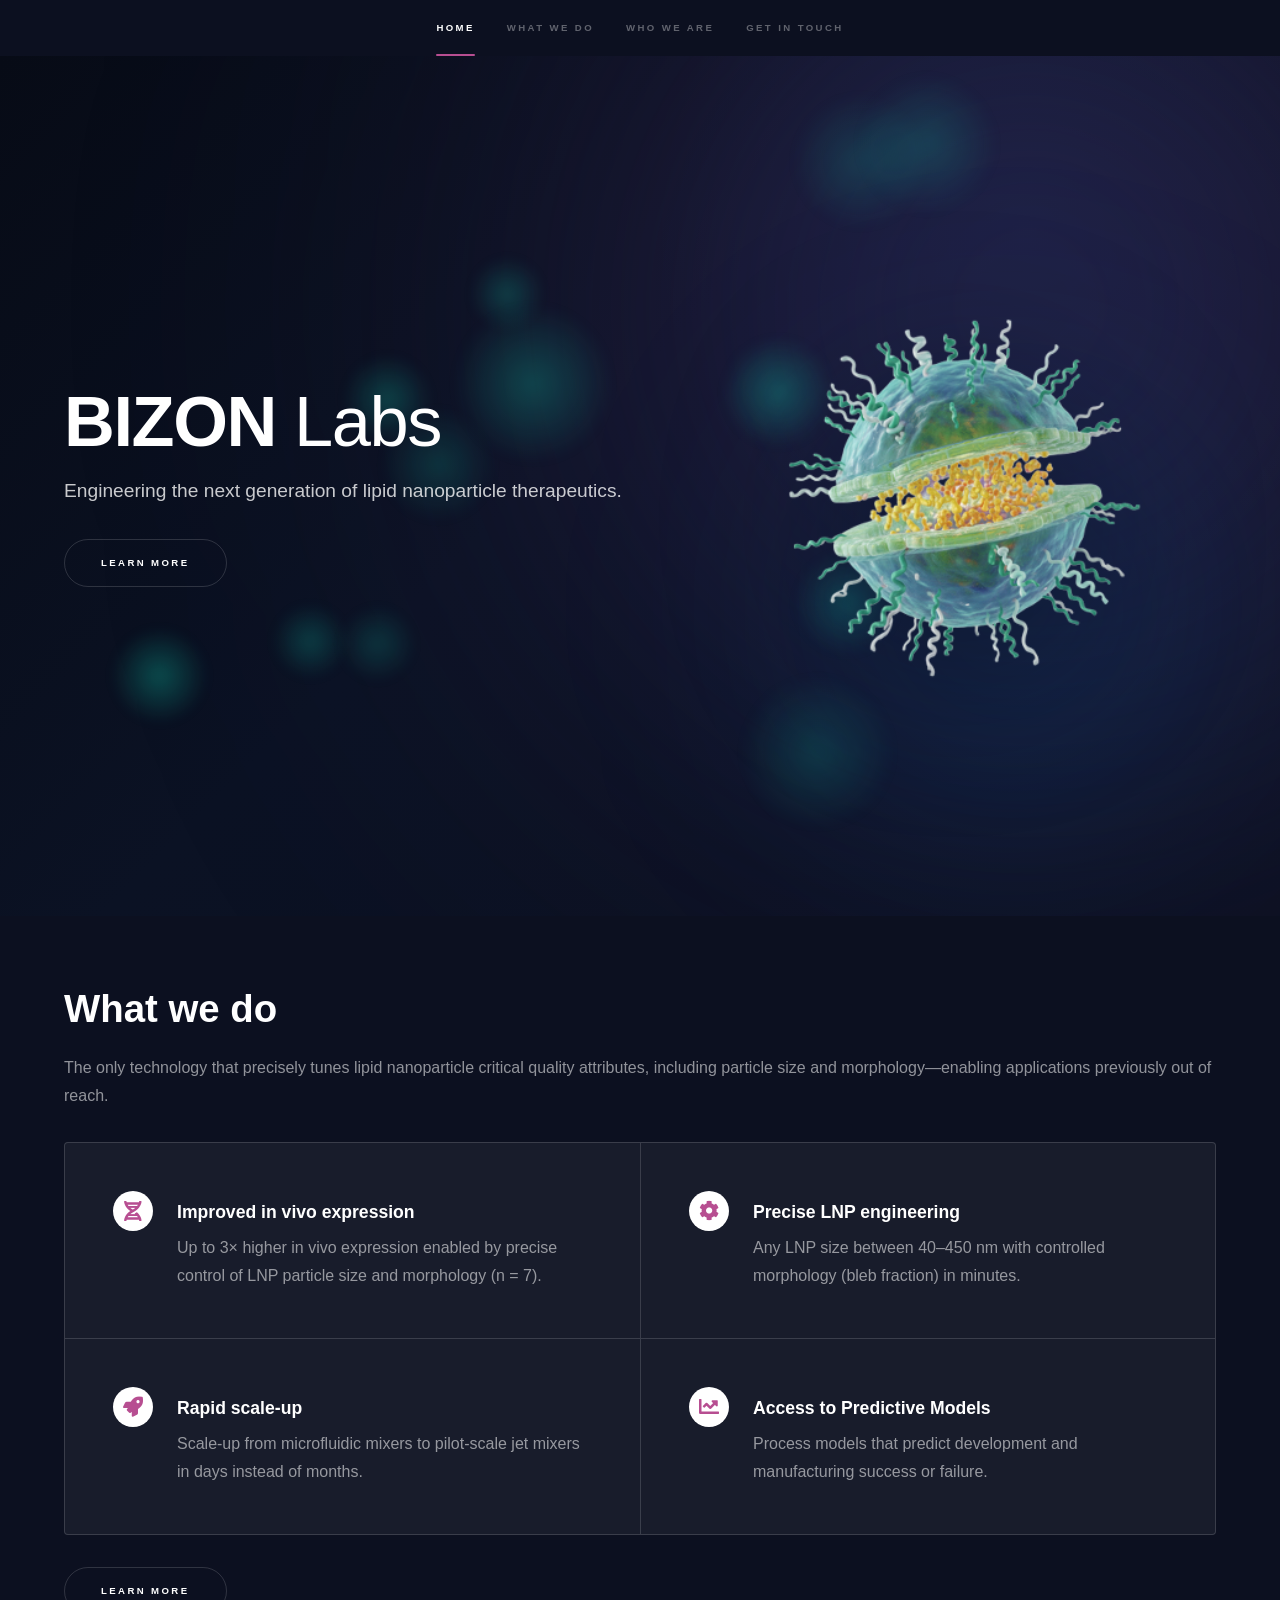
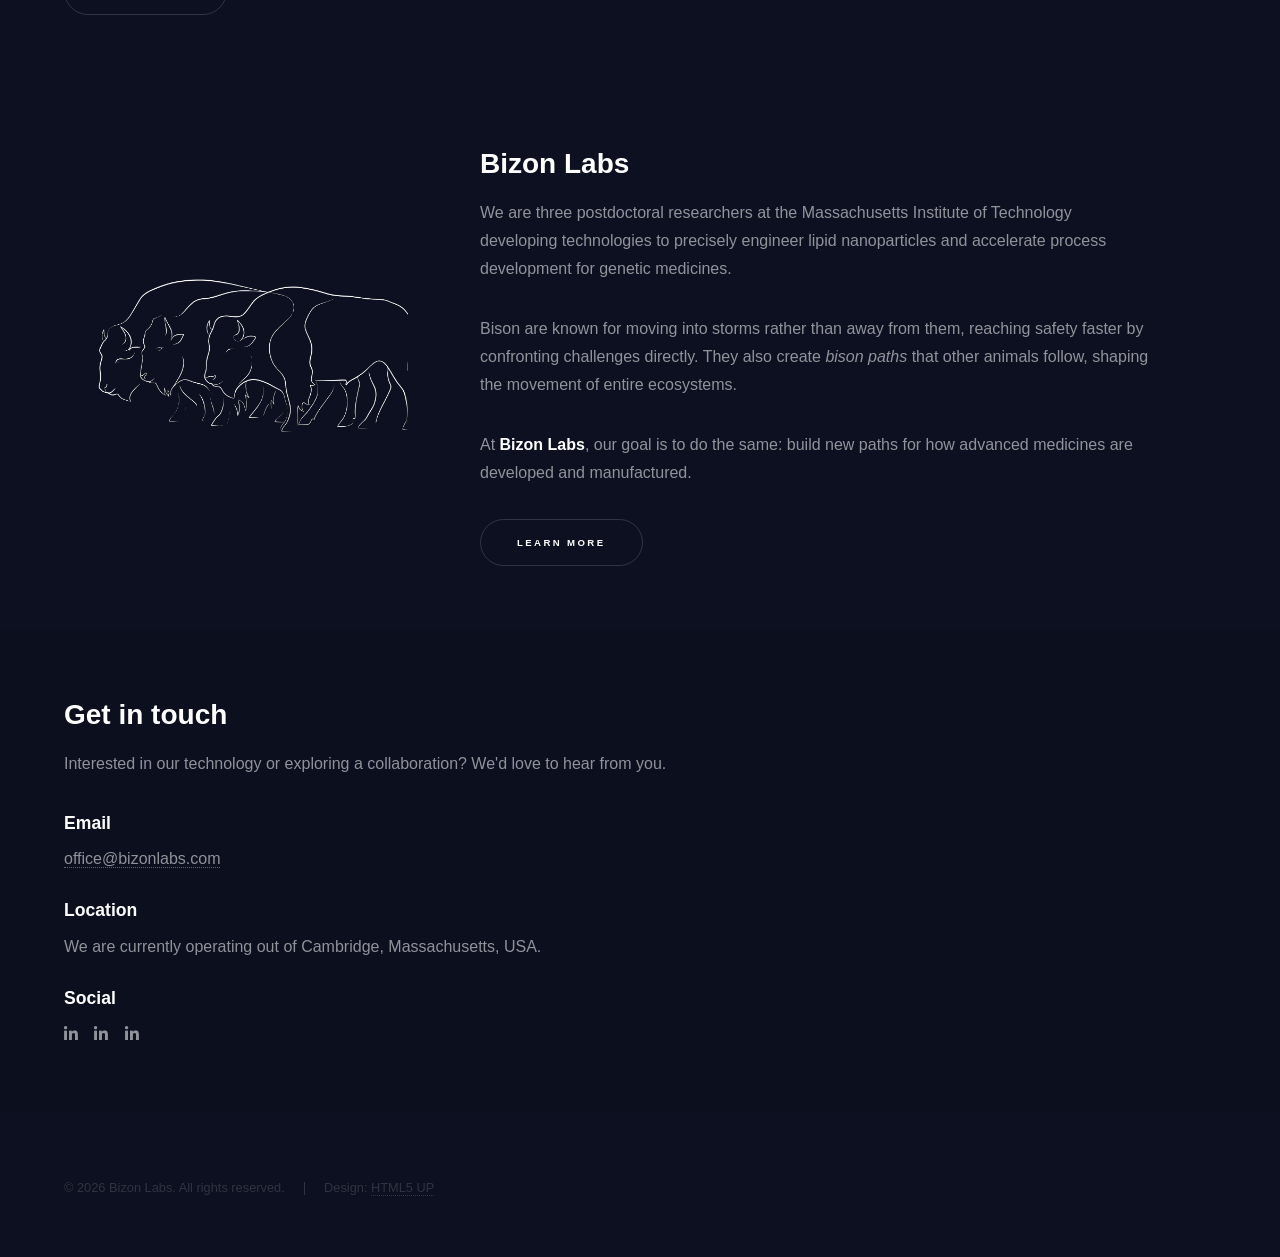
==== index.html @ 1bd5784c "added LNPs to the background" ====
<!DOCTYPE HTML>
<!--
	Hyperspace by HTML5 UP
	html5up.net | @ajlkn
	Free for personal and commercial use under the CCA 3.0 license (html5up.net/license)
-->
<html>
	<head>
		<title>Bizon Labs</title>
		<meta charset="utf-8" />
		<meta name="viewport" content="width=device-width, initial-scale=1, user-scalable=no" />
		<link rel="stylesheet" href="assets/css/main.css" />
		<noscript><link rel="stylesheet" href="assets/css/noscript.css" /></noscript>
	</head>
	<body class="is-preload">

		
		<!-- Sidebar -->
			<section id="sidebar">
				<div class="inner">
					<nav>
						<ul>
							<li><a href="#intro">Home</a></li>
							<li><a href="#one">What we do</a></li>
							<li><a href="#two">Who we are</a></li>
							<li><a href="#three">Get in touch</a></li>
						</ul>
					</nav>
				</div>
			</section>

		<!-- Wrapper -->
			<div id="wrapper">

				<!-- Intro -->
				<!-- Intro -->
				<section id="intro" class="wrapper style1 fullscreen fade-up">
					    <canvas id="particles" style="position:absolute;inset:0;width:100%;height:100%;pointer-events:none;z-index:0;"></canvas>
					
					<div class="inner hero">

						<div class="hero-copy">
							<h1><span class="brand">BIZON</span> Labs</h1>
							<p>Engineering the next generation of lipid nanoparticle therapeutics.</p>
							<ul class="actions">
								<li><a href="#one" class="button scrolly">Learn more</a></li>
							</ul>
						</div>

						<div class="hero-visual">
							<img src="images/LNP.png" alt="Lipid nanoparticle illustration">
						</div>

					</div>
				</section>

					<!-- Two -->
					<section id="one" class="wrapper style3 fade-up">
						<div class="inner">
							<h2>What we do</h2>
							<p>The only technology that precisely tunes lipid nanoparticle critical quality attributes, including particle size and morphology—enabling applications previously out of reach.</p>
							<div class="features">
								<section>
									<span class="icon solid major fa-dna"></span>
									<h3>Improved in vivo expression</h3>
    								<p>Up to 3× higher in vivo expression enabled by precise control of LNP particle size and morphology (n = 7).</p>
								</section>
								<section>
									<span class="icon solid major fa-cog"></span>
									<h3>Precise LNP engineering</h3>
  									<p>Any LNP size between 40–450 nm with controlled morphology (bleb fraction) in minutes.</p>
								</section>
								<section>
									<span class="icon solid major fa-rocket"></span>
									<h3>Rapid scale-up</h3>
    								<p>Scale-up from microfluidic mixers to pilot-scale jet mixers in days instead of months.</p>
								</section>
								<section>
									<span class="icon solid major fa-chart-line"></span>
									<h3>Access to Predictive Models</h3>
									<p>Process models that predict development and manufacturing success or failure.</p>								</section>
							</div>
							<ul class="actions">
								<li><a href="generic.html" class="button">Learn more</a></li>
							</ul>
						</div>
					</section>

				<!-- One -->
					<section id="two" class="wrapper style2 spotlights">
						<section>
							<a href="#" class="image"><img src="images/pic_bisons.png" alt="" data-position="center center" /></a>
							<div class="content">
								<div class="inner">
									<h2>Bizon Labs</h2>
									<p>We are three postdoctoral researchers at the Massachusetts Institute of Technology developing technologies to precisely engineer lipid nanoparticles and accelerate process development for genetic medicines.</p>
									
									<p>
Bison are known for moving into storms rather than away from them, reaching safety faster by confronting challenges directly. They also create <em>bison paths</em> that other animals follow, shaping the movement of entire ecosystems.
</p>

<p>
At <strong>Bizon Labs</strong>, our goal is to do the same: build new paths for how advanced medicines are developed and manufactured.
</p>
									<ul class="actions">
										<li><a href="generic.html" class="button">Learn more</a></li>
									</ul>
								</div>
							</div>
						</section>
						<!-- <section>
							<a href="#" class="image"><img src="images/pic03.jpg" alt="" data-position="25% 25%" /></a>
							<div class="content">
								<div class="inner">
									<h2>Ultricies aliquam</h2>
									<p>Phasellus convallis elit id ullamcorper pulvinar. Duis aliquam turpis mauris, eu ultricies erat malesuada quis. Aliquam dapibus.</p>
									<ul class="actions">
										<li><a href="generic.html" class="button">Learn more</a></li>
									</ul>
								</div>
							</div>
						</section>
					</section> -->

				

				<!-- Three -->
					<section id="three" class="wrapper style1 fade-up">
						<div class="inner">
    <h2>Get in touch</h2>
    <p>
        Interested in our technology or exploring a collaboration?
        We'd love to hear from you.
    </p>

    <ul class="contact">
        <li>
            <h3>Email</h3>
            <a href="mailto:office@bizonlabs.com">office@bizonlabs.com</a>
        </li>

        <li>
            <h3>Location</h3>
            <span>We are currently operating out of Cambridge, Massachusetts, USA. </span>
        </li>

        <li>
            <h3>Social</h3>
            <ul class="icons">
               <li><a href="https://www.linkedin.com/in/sagmeisterpeter/" class="icon brands fa-linkedin-in"><span class="label">LinkedIn</span></a></li>
			   <li><a href="https://www.linkedin.com/in/cedric-devos-843551148/" class="icon brands fa-linkedin-in"><span class="label">LinkedIn</span></a></li>
			   <li><a href="https://www.linkedin.com/in/aniket-udepurkar/" class="icon brands fa-linkedin-in"><span class="label">LinkedIn</span></a></li>

                <!-- <li><a href="https://github.com" class="icon brands fa-github"><span class="label">GitHub</span></a></li> -->
            </ul>
        </li>
    </ul>
</div>
					</section>

			</div>

		<!-- Footer -->
			<footer id="footer" class="wrapper style1-alt">
				<div class="inner">
					<ul class="menu">
						<li>&copy; 2026 Bizon Labs. All rights reserved.</li><li>Design: <a href="http://html5up.net">HTML5 UP</a></li>
					</ul>
				</div>
			</footer>

		<!-- Scripts -->
			<script src="assets/js/jquery.min.js"></script>
			<script src="assets/js/jquery.scrollex.min.js"></script>
			<script src="assets/js/jquery.scrolly.min.js"></script>
			<script src="assets/js/browser.min.js"></script>
			<script src="assets/js/breakpoints.min.js"></script>
			<script src="assets/js/util.js"></script>
			<script src="assets/js/main.js"></script>


			<script>
const canvas = document.getElementById('particles');
const ctx    = canvas.getContext('2d');
let   W, H, lnps = [];

function resize() {
    W = canvas.width  = canvas.parentElement.offsetWidth;
    H = canvas.height = canvas.parentElement.offsetHeight;
}
function initLNPs(n) {
    lnps = [];
    for (let i = 0; i < n; i++) {
        lnps.push({
            x:  Math.random() * (W * 0.8) + (W * 0.1),
			y:  Math.random() * (H * 0.8) + (H * 0.1),
            r:  Math.random() * 60 + 20,
            vx: (Math.random() - .5) * .3,
            vy: (Math.random() - .5) * .18,
            a:  Math.random() * .25 + .1
        });
    }
}

function draw() {
    ctx.clearRect(0, 0, W, H);
    lnps.forEach(l => {
        l.x += l.vx; l.y += l.vy;
        if (l.x < -50)  l.x = W + 50;
        if (l.x > W+50) l.x = -50;
        if (l.y < -50)  l.y = H + 50;
        if (l.y > H+50) l.y = -50;

        ctx.save();
        ctx.filter = 'blur(6px)';
        const grad = ctx.createRadialGradient(l.x, l.y, 0, l.x, l.y, l.r);
        grad.addColorStop(0,   `rgba(14,207,176,${l.a})`);
        grad.addColorStop(0.5, `rgba(14,207,176,${l.a * .5})`);
        grad.addColorStop(1,   `rgba(14,207,176,0)`);
        ctx.beginPath();
        ctx.arc(l.x, l.y, l.r, 0, Math.PI * 2);
        ctx.fillStyle = grad;
        ctx.fill();
        ctx.restore();
    });
    requestAnimationFrame(draw);
}

window.addEventListener('resize', () => { resize(); initLNPs(12); });
window.addEventListener('load', () => {
    resize();
    console.log('Canvas size:', W, H);
    initLNPs(12);
    draw();
});
</script>



	</body>
</html>
---- assets/css/main.css ----
@import url(fontawesome-all.min.css);

/*
	Hyperspace by HTML5 UP
	html5up.net | @ajlkn
	Free for personal and commercial use under the CCA 3.0 license (html5up.net/license)
*/

html, body, div, span, applet, object,
iframe, h1, h2, h3, h4, h5, h6, p, blockquote,
pre, a, abbr, acronym, address, big, cite,
code, del, dfn, em, img, ins, kbd, q, s, samp,
small, strike, strong, sub, sup, tt, var, b,
u, i, center, dl, dt, dd, ol, ul, li, fieldset,
form, label, legend, table, caption, tbody,
tfoot, thead, tr, th, td, article, aside,
canvas, details, embed, figure, figcaption,
footer, header, hgroup, menu, nav, output, ruby,
section, summary, time, mark, audio, video {
	margin: 0;
	padding: 0;
	border: 0;
	font-size: 100%;
	font: inherit;
	vertical-align: baseline;}

article, aside, details, figcaption, figure,
footer, header, hgroup, menu, nav, section {
	display: block;}

body {
	line-height: 1;
}

ol, ul {
	list-style: none;
}

blockquote, q {
	quotes: none;
}

	blockquote:before, blockquote:after, q:before, q:after {
		content: '';
		content: none;
	}

table {
	border-collapse: collapse;
	border-spacing: 0;
}

body {
	-webkit-text-size-adjust: none;
}

mark {
	background-color: transparent;
	color: inherit;
}

input::-moz-focus-inner {
	border: 0;
	padding: 0;
}

input, select, textarea {
	-moz-appearance: none;
	-webkit-appearance: none;
	-ms-appearance: none;
	appearance: none;
}

/* Basic */

	@-ms-viewport {
		width: device-width;
	}

	body {
		-ms-overflow-style: scrollbar;
	}

	@media screen and (max-width: 480px) {

		html, body {
			min-width: 320px;
		}

	}

	html {
		box-sizing: border-box;
	}

	*, *:before, *:after {
		box-sizing: inherit;
	}

	body {
		background: #312450;
	}

		body.is-preload *, body.is-preload *:before, body.is-preload *:after {
			-moz-animation: none !important;
			-webkit-animation: none !important;
			-ms-animation: none !important;
			animation: none !important;
			-moz-transition: none !important;
			-webkit-transition: none !important;
			-ms-transition: none !important;
			transition: none !important;
		}

/* Type */

	body, input, select, textarea {
		color: rgba(255, 255, 255, 0.55);
		font-family: Arial, Helvetica, sans-serif;
		font-size: 16.5pt;
		font-weight: normal;
		line-height: 1.75;
	}

		@media screen and (max-width: 1680px) {

			body, input, select, textarea {
				font-size: 13pt;
			}

		}

		@media screen and (max-width: 1280px) {

			body, input, select, textarea {
				font-size: 12pt;
			}

		}

		@media screen and (max-width: 360px) {

			body, input, select, textarea {
				font-size: 11pt;
			}

		}

	a {
		-moz-transition: color 0.2s ease, border-bottom-color 0.2s ease;
		-webkit-transition: color 0.2s ease, border-bottom-color 0.2s ease;
		-ms-transition: color 0.2s ease, border-bottom-color 0.2s ease;
		transition: color 0.2s ease, border-bottom-color 0.2s ease;
		border-bottom: dotted 1px rgba(255, 255, 255, 0.35);
		color: inherit;
		text-decoration: none;
	}

		a:hover {
			border-bottom-color: transparent;
			color: #ffffff;
		}

	strong, b {
		color: #ffffff;
		font-weight: bold;
	}

	em, i {
		font-style: italic;
	}

	p {
		margin: 0 0 2em 0;
	}

	h1, h2, h3, h4, h5, h6 {
		color: #ffffff;
		font-weight: bold;
		line-height: 1.5;
		margin: 0 0 0.5em 0;
	}

		h1 a, h2 a, h3 a, h4 a, h5 a, h6 a {
			color: inherit;
			text-decoration: none;
		}

	h1 {
		font-size: 2.75em;
	}

		h1.major {
			margin: 0 0 1.3em 0;
			position: relative;
			padding-bottom: 0.35em;
		}

			h1.major:after {
				background-image: -moz-linear-gradient(to right, #0C1020, #0C1020);
				background-image: -webkit-linear-gradient(to right, #0C1020, #0C1020);
				background-image: -ms-linear-gradient(to right, #0C1020, #0C1020);
				background-image: linear-gradient(to right, #0C1020, #0C1020);
				-moz-transition: max-width 0.2s ease;
				-webkit-transition: max-width 0.2s ease;
				-ms-transition: max-width 0.2s ease;
				transition: max-width 0.2s ease;
				border-radius: 0.2em;
				bottom: 0;
				content: '';
				height: 0.05em;
				position: absolute;
				right: 0;
				width: 100%;
			}

	h2 {
		font-size: 1.75em;
	}

	h3 {
		font-size: 1.1em;
	}

	h4 {
		font-size: 1em;
	}

	h5 {
		font-size: 0.8em;
	}

	h6 {
		font-size: 0.6em;
	}

	@media screen and (max-width: 736px) {

		h1 {
			font-size: 2em;
		}

		h2 {
			font-size: 1.25em;
		}

		h3 {
			font-size: 1em;
		}

		h4 {
			font-size: 0.8em;
		}

		h5 {
			font-size: 0.6em;
		}

		h6 {
			font-size: 0.6em;
		}

	}

	sub {
		font-size: 0.8em;
		position: relative;
		top: 0.5em;
	}

	sup {
		font-size: 0.8em;
		position: relative;
		top: -0.5em;
	}

	blockquote {
		border-left: solid 4px rgba(255, 255, 255, 0.15);
		font-style: italic;
		margin: 0 0 2em 0;
		padding: 0.5em 0 0.5em 2em;
	}

	code {
		background: rgba(255, 255, 255, 0.05);
		border-radius: 0.25em;
		border: solid 1px rgba(255, 255, 255, 0.15);
		font-family: "Courier New", monospace;
		font-size: 0.9em;
		margin: 0 0.25em;
		padding: 0.25em 0.65em;
	}

	pre {
		-webkit-overflow-scrolling: touch;
		font-family: "Courier New", monospace;
		font-size: 0.9em;
		margin: 0 0 2em 0;
	}

		pre code {
			display: block;
			line-height: 1.75em;
			padding: 1em 1.5em;
			overflow-x: auto;
		}

	hr {
		border: 0;
		border-bottom: solid 1px rgba(255, 255, 255, 0.15);
		margin: 2em 0;
	}

		hr.major {
			margin: 3em 0;
		}

	.align-left {
		text-align: left;
	}

	.align-center {
		text-align: center;
	}

	.align-right {
		text-align: right;
	}

/* Row */

	.row {
		display: flex;
		flex-wrap: wrap;
		box-sizing: border-box;
		align-items: stretch;
	}

		.row > * {
			box-sizing: border-box;
		}

		.row.gtr-uniform > * > :last-child {
			margin-bottom: 0;
		}

		.row.aln-left {
			justify-content: flex-start;
		}

		.row.aln-center {
			justify-content: center;
		}

		.row.aln-right {
			justify-content: flex-end;
		}

		.row.aln-top {
			align-items: flex-start;
		}

		.row.aln-middle {
			align-items: center;
		}

		.row.aln-bottom {
			align-items: flex-end;
		}

		.row > .imp {
			order: -1;
		}

		.row > .col-1 {
			width: 8.33333%;
		}

		.row > .off-1 {
			margin-left: 8.33333%;
		}

		.row > .col-2 {
			width: 16.66667%;
		}

		.row > .off-2 {
			margin-left: 16.66667%;
		}

		.row > .col-3 {
			width: 25%;
		}

		.row > .off-3 {
			margin-left: 25%;
		}

		.row > .col-4 {
			width: 33.33333%;
		}

		.row > .off-4 {
			margin-left: 33.33333%;
		}

		.row > .col-5 {
			width: 41.66667%;
		}

		.row > .off-5 {
			margin-left: 41.66667%;
		}

		.row > .col-6 {
			width: 50%;
		}

		.row > .off-6 {
			margin-left: 50%;
		}

		.row > .col-7 {
			width: 58.33333%;
		}

		.row > .off-7 {
			margin-left: 58.33333%;
		}

		.row > .col-8 {
			width: 66.66667%;
		}

		.row > .off-8 {
			margin-left: 66.66667%;
		}

		.row > .col-9 {
			width: 75%;
		}

		.row > .off-9 {
			margin-left: 75%;
		}

		.row > .col-10 {
			width: 83.33333%;
		}

		.row > .off-10 {
			margin-left: 83.33333%;
		}

		.row > .col-11 {
			width: 91.66667%;
		}

		.row > .off-11 {
			margin-left: 91.66667%;
		}

		.row > .col-12 {
			width: 100%;
		}

		.row > .off-12 {
			margin-left: 100%;
		}

		.row.gtr-0 {
			margin-top: 0;
			margin-left: 0em;
		}

			.row.gtr-0 > * {
				padding: 0 0 0 0em;
			}

			.row.gtr-0.gtr-uniform {
				margin-top: 0em;
			}

				.row.gtr-0.gtr-uniform > * {
					padding-top: 0em;
				}

		.row.gtr-25 {
			margin-top: 0;
			margin-left: -0.375em;
		}

			.row.gtr-25 > * {
				padding: 0 0 0 0.375em;
			}

			.row.gtr-25.gtr-uniform {
				margin-top: -0.375em;
			}

				.row.gtr-25.gtr-uniform > * {
					padding-top: 0.375em;
				}

		.row.gtr-50 {
			margin-top: 0;
			margin-left: -0.75em;
		}

			.row.gtr-50 > * {
				padding: 0 0 0 0.75em;
			}

			.row.gtr-50.gtr-uniform {
				margin-top: -0.75em;
			}

				.row.gtr-50.gtr-uniform > * {
					padding-top: 0.75em;
				}

		.row {
			margin-top: 0;
			margin-left: -1.5em;
		}

			.row > * {
				padding: 0 0 0 1.5em;
			}

			.row.gtr-uniform {
				margin-top: -1.5em;
			}

				.row.gtr-uniform > * {
					padding-top: 1.5em;
				}

		.row.gtr-150 {
			margin-top: 0;
			margin-left: -2.25em;
		}

			.row.gtr-150 > * {
				padding: 0 0 0 2.25em;
			}

			.row.gtr-150.gtr-uniform {
				margin-top: -2.25em;
			}

				.row.gtr-150.gtr-uniform > * {
					padding-top: 2.25em;
				}

		.row.gtr-200 {
			margin-top: 0;
			margin-left: -3em;
		}

			.row.gtr-200 > * {
				padding: 0 0 0 3em;
			}

			.row.gtr-200.gtr-uniform {
				margin-top: -3em;
			}

				.row.gtr-200.gtr-uniform > * {
					padding-top: 3em;
				}

		@media screen and (max-width: 1680px) {

			.row {
				display: flex;
				flex-wrap: wrap;
				box-sizing: border-box;
				align-items: stretch;
			}

				.row > * {
					box-sizing: border-box;
				}

				.row.gtr-uniform > * > :last-child {
					margin-bottom: 0;
				}

				.row.aln-left {
					justify-content: flex-start;
				}

				.row.aln-center {
					justify-content: center;
				}

				.row.aln-right {
					justify-content: flex-end;
				}

				.row.aln-top {
					align-items: flex-start;
				}

				.row.aln-middle {
					align-items: center;
				}

				.row.aln-bottom {
					align-items: flex-end;
				}

				.row > .imp-xlarge {
					order: -1;
				}

				.row > .col-1-xlarge {
					width: 8.33333%;
				}

				.row > .off-1-xlarge {
					margin-left: 8.33333%;
				}

				.row > .col-2-xlarge {
					width: 16.66667%;
				}

				.row > .off-2-xlarge {
					margin-left: 16.66667%;
				}

				.row > .col-3-xlarge {
					width: 25%;
				}

				.row > .off-3-xlarge {
					margin-left: 25%;
				}

				.row > .col-4-xlarge {
					width: 33.33333%;
				}

				.row > .off-4-xlarge {
					margin-left: 33.33333%;
				}

				.row > .col-5-xlarge {
					width: 41.66667%;
				}

				.row > .off-5-xlarge {
					margin-left: 41.66667%;
				}

				.row > .col-6-xlarge {
					width: 50%;
				}

				.row > .off-6-xlarge {
					margin-left: 50%;
				}

				.row > .col-7-xlarge {
					width: 58.33333%;
				}

				.row > .off-7-xlarge {
					margin-left: 58.33333%;
				}

				.row > .col-8-xlarge {
					width: 66.66667%;
				}

				.row > .off-8-xlarge {
					margin-left: 66.66667%;
				}

				.row > .col-9-xlarge {
					width: 75%;
				}

				.row > .off-9-xlarge {
					margin-left: 75%;
				}

				.row > .col-10-xlarge {
					width: 83.33333%;
				}

				.row > .off-10-xlarge {
					margin-left: 83.33333%;
				}

				.row > .col-11-xlarge {
					width: 91.66667%;
				}

				.row > .off-11-xlarge {
					margin-left: 91.66667%;
				}

				.row > .col-12-xlarge {
					width: 100%;
				}

				.row > .off-12-xlarge {
					margin-left: 100%;
				}

				.row.gtr-0 {
					margin-top: 0;
					margin-left: 0em;
				}

					.row.gtr-0 > * {
						padding: 0 0 0 0em;
					}

					.row.gtr-0.gtr-uniform {
						margin-top: 0em;
					}

						.row.gtr-0.gtr-uniform > * {
							padding-top: 0em;
						}

				.row.gtr-25 {
					margin-top: 0;
					margin-left: -0.375em;
				}

					.row.gtr-25 > * {
						padding: 0 0 0 0.375em;
					}

					.row.gtr-25.gtr-uniform {
						margin-top: -0.375em;
					}

						.row.gtr-25.gtr-uniform > * {
							padding-top: 0.375em;
						}

				.row.gtr-50 {
					margin-top: 0;
					margin-left: -0.75em;
				}

					.row.gtr-50 > * {
						padding: 0 0 0 0.75em;
					}

					.row.gtr-50.gtr-uniform {
						margin-top: -0.75em;
					}

						.row.gtr-50.gtr-uniform > * {
							padding-top: 0.75em;
						}

				.row {
					margin-top: 0;
					margin-left: -1.5em;
				}

					.row > * {
						padding: 0 0 0 1.5em;
					}

					.row.gtr-uniform {
						margin-top: -1.5em;
					}

						.row.gtr-uniform > * {
							padding-top: 1.5em;
						}

				.row.gtr-150 {
					margin-top: 0;
					margin-left: -2.25em;
				}

					.row.gtr-150 > * {
						padding: 0 0 0 2.25em;
					}

					.row.gtr-150.gtr-uniform {
						margin-top: -2.25em;
					}

						.row.gtr-150.gtr-uniform > * {
							padding-top: 2.25em;
						}

				.row.gtr-200 {
					margin-top: 0;
					margin-left: -3em;
				}

					.row.gtr-200 > * {
						padding: 0 0 0 3em;
					}

					.row.gtr-200.gtr-uniform {
						margin-top: -3em;
					}

						.row.gtr-200.gtr-uniform > * {
							padding-top: 3em;
						}

		}

		@media screen and (max-width: 1280px) {

			.row {
				display: flex;
				flex-wrap: wrap;
				box-sizing: border-box;
				align-items: stretch;
			}

				.row > * {
					box-sizing: border-box;
				}

				.row.gtr-uniform > * > :last-child {
					margin-bottom: 0;
				}

				.row.aln-left {
					justify-content: flex-start;
				}

				.row.aln-center {
					justify-content: center;
				}

				.row.aln-right {
					justify-content: flex-end;
				}

				.row.aln-top {
					align-items: flex-start;
				}

				.row.aln-middle {
					align-items: center;
				}

				.row.aln-bottom {
					align-items: flex-end;
				}

				.row > .imp-large {
					order: -1;
				}

				.row > .col-1-large {
					width: 8.33333%;
				}

				.row > .off-1-large {
					margin-left: 8.33333%;
				}

				.row > .col-2-large {
					width: 16.66667%;
				}

				.row > .off-2-large {
					margin-left: 16.66667%;
				}

				.row > .col-3-large {
					width: 25%;
				}

				.row > .off-3-large {
					margin-left: 25%;
				}

				.row > .col-4-large {
					width: 33.33333%;
				}

				.row > .off-4-large {
					margin-left: 33.33333%;
				}

				.row > .col-5-large {
					width: 41.66667%;
				}

				.row > .off-5-large {
					margin-left: 41.66667%;
				}

				.row > .col-6-large {
					width: 50%;
				}

				.row > .off-6-large {
					margin-left: 50%;
				}

				.row > .col-7-large {
					width: 58.33333%;
				}

				.row > .off-7-large {
					margin-left: 58.33333%;
				}

				.row > .col-8-large {
					width: 66.66667%;
				}

				.row > .off-8-large {
					margin-left: 66.66667%;
				}

				.row > .col-9-large {
					width: 75%;
				}

				.row > .off-9-large {
					margin-left: 75%;
				}

				.row > .col-10-large {
					width: 83.33333%;
				}

				.row > .off-10-large {
					margin-left: 83.33333%;
				}

				.row > .col-11-large {
					width: 91.66667%;
				}

				.row > .off-11-large {
					margin-left: 91.66667%;
				}

				.row > .col-12-large {
					width: 100%;
				}

				.row > .off-12-large {
					margin-left: 100%;
				}

				.row.gtr-0 {
					margin-top: 0;
					margin-left: 0em;
				}

					.row.gtr-0 > * {
						padding: 0 0 0 0em;
					}

					.row.gtr-0.gtr-uniform {
						margin-top: 0em;
					}

						.row.gtr-0.gtr-uniform > * {
							padding-top: 0em;
						}

				.row.gtr-25 {
					margin-top: 0;
					margin-left: -0.375em;
				}

					.row.gtr-25 > * {
						padding: 0 0 0 0.375em;
					}

					.row.gtr-25.gtr-uniform {
						margin-top: -0.375em;
					}

						.row.gtr-25.gtr-uniform > * {
							padding-top: 0.375em;
						}

				.row.gtr-50 {
					margin-top: 0;
					margin-left: -0.75em;
				}

					.row.gtr-50 > * {
						padding: 0 0 0 0.75em;
					}

					.row.gtr-50.gtr-uniform {
						margin-top: -0.75em;
					}

						.row.gtr-50.gtr-uniform > * {
							padding-top: 0.75em;
						}

				.row {
					margin-top: 0;
					margin-left: -1.5em;
				}

					.row > * {
						padding: 0 0 0 1.5em;
					}

					.row.gtr-uniform {
						margin-top: -1.5em;
					}

						.row.gtr-uniform > * {
							padding-top: 1.5em;
						}

				.row.gtr-150 {
					margin-top: 0;
					margin-left: -2.25em;
				}

					.row.gtr-150 > * {
						padding: 0 0 0 2.25em;
					}

					.row.gtr-150.gtr-uniform {
						margin-top: -2.25em;
					}

						.row.gtr-150.gtr-uniform > * {
							padding-top: 2.25em;
						}

				.row.gtr-200 {
					margin-top: 0;
					margin-left: -3em;
				}

					.row.gtr-200 > * {
						padding: 0 0 0 3em;
					}

					.row.gtr-200.gtr-uniform {
						margin-top: -3em;
					}

						.row.gtr-200.gtr-uniform > * {
							padding-top: 3em;
						}

		}

		@media screen and (max-width: 980px) {

			.row {
				display: flex;
				flex-wrap: wrap;
				box-sizing: border-box;
				align-items: stretch;
			}

				.row > * {
					box-sizing: border-box;
				}

				.row.gtr-uniform > * > :last-child {
					margin-bottom: 0;
				}

				.row.aln-left {
					justify-content: flex-start;
				}

				.row.aln-center {
					justify-content: center;
				}

				.row.aln-right {
					justify-content: flex-end;
				}

				.row.aln-top {
					align-items: flex-start;
				}

				.row.aln-middle {
					align-items: center;
				}

				.row.aln-bottom {
					align-items: flex-end;
				}

				.row > .imp-medium {
					order: -1;
				}

				.row > .col-1-medium {
					width: 8.33333%;
				}

				.row > .off-1-medium {
					margin-left: 8.33333%;
				}

				.row > .col-2-medium {
					width: 16.66667%;
				}

				.row > .off-2-medium {
					margin-left: 16.66667%;
				}

				.row > .col-3-medium {
					width: 25%;
				}

				.row > .off-3-medium {
					margin-left: 25%;
				}

				.row > .col-4-medium {
					width: 33.33333%;
				}

				.row > .off-4-medium {
					margin-left: 33.33333%;
				}

				.row > .col-5-medium {
					width: 41.66667%;
				}

				.row > .off-5-medium {
					margin-left: 41.66667%;
				}

				.row > .col-6-medium {
					width: 50%;
				}

				.row > .off-6-medium {
					margin-left: 50%;
				}

				.row > .col-7-medium {
					width: 58.33333%;
				}

				.row > .off-7-medium {
					margin-left: 58.33333%;
				}

				.row > .col-8-medium {
					width: 66.66667%;
				}

				.row > .off-8-medium {
					margin-left: 66.66667%;
				}

				.row > .col-9-medium {
					width: 75%;
				}

				.row > .off-9-medium {
					margin-left: 75%;
				}

				.row > .col-10-medium {
					width: 83.33333%;
				}

				.row > .off-10-medium {
					margin-left: 83.33333%;
				}

				.row > .col-11-medium {
					width: 91.66667%;
				}

				.row > .off-11-medium {
					margin-left: 91.66667%;
				}

				.row > .col-12-medium {
					width: 100%;
				}

				.row > .off-12-medium {
					margin-left: 100%;
				}

				.row.gtr-0 {
					margin-top: 0;
					margin-left: 0em;
				}

					.row.gtr-0 > * {
						padding: 0 0 0 0em;
					}

					.row.gtr-0.gtr-uniform {
						margin-top: 0em;
					}

						.row.gtr-0.gtr-uniform > * {
							padding-top: 0em;
						}

				.row.gtr-25 {
					margin-top: 0;
					margin-left: -0.375em;
				}

					.row.gtr-25 > * {
						padding: 0 0 0 0.375em;
					}

					.row.gtr-25.gtr-uniform {
						margin-top: -0.375em;
					}

						.row.gtr-25.gtr-uniform > * {
							padding-top: 0.375em;
						}

				.row.gtr-50 {
					margin-top: 0;
					margin-left: -0.75em;
				}

					.row.gtr-50 > * {
						padding: 0 0 0 0.75em;
					}

					.row.gtr-50.gtr-uniform {
						margin-top: -0.75em;
					}

						.row.gtr-50.gtr-uniform > * {
							padding-top: 0.75em;
						}

				.row {
					margin-top: 0;
					margin-left: -1.5em;
				}

					.row > * {
						padding: 0 0 0 1.5em;
					}

					.row.gtr-uniform {
						margin-top: -1.5em;
					}

						.row.gtr-uniform > * {
							padding-top: 1.5em;
						}

				.row.gtr-150 {
					margin-top: 0;
					margin-left: -2.25em;
				}

					.row.gtr-150 > * {
						padding: 0 0 0 2.25em;
					}

					.row.gtr-150.gtr-uniform {
						margin-top: -2.25em;
					}

						.row.gtr-150.gtr-uniform > * {
							padding-top: 2.25em;
						}

				.row.gtr-200 {
					margin-top: 0;
					margin-left: -3em;
				}

					.row.gtr-200 > * {
						padding: 0 0 0 3em;
					}

					.row.gtr-200.gtr-uniform {
						margin-top: -3em;
					}

						.row.gtr-200.gtr-uniform > * {
							padding-top: 3em;
						}

		}

		@media screen and (max-width: 736px) {

			.row {
				display: flex;
				flex-wrap: wrap;
				box-sizing: border-box;
				align-items: stretch;
			}

				.row > * {
					box-sizing: border-box;
				}

				.row.gtr-uniform > * > :last-child {
					margin-bottom: 0;
				}

				.row.aln-left {
					justify-content: flex-start;
				}

				.row.aln-center {
					justify-content: center;
				}

				.row.aln-right {
					justify-content: flex-end;
				}

				.row.aln-top {
					align-items: flex-start;
				}

				.row.aln-middle {
					align-items: center;
				}

				.row.aln-bottom {
					align-items: flex-end;
				}

				.row > .imp-small {
					order: -1;
				}

				.row > .col-1-small {
					width: 8.33333%;
				}

				.row > .off-1-small {
					margin-left: 8.33333%;
				}

				.row > .col-2-small {
					width: 16.66667%;
				}

				.row > .off-2-small {
					margin-left: 16.66667%;
				}

				.row > .col-3-small {
					width: 25%;
				}

				.row > .off-3-small {
					margin-left: 25%;
				}

				.row > .col-4-small {
					width: 33.33333%;
				}

				.row > .off-4-small {
					margin-left: 33.33333%;
				}

				.row > .col-5-small {
					width: 41.66667%;
				}

				.row > .off-5-small {
					margin-left: 41.66667%;
				}

				.row > .col-6-small {
					width: 50%;
				}

				.row > .off-6-small {
					margin-left: 50%;
				}

				.row > .col-7-small {
					width: 58.33333%;
				}

				.row > .off-7-small {
					margin-left: 58.33333%;
				}

				.row > .col-8-small {
					width: 66.66667%;
				}

				.row > .off-8-small {
					margin-left: 66.66667%;
				}

				.row > .col-9-small {
					width: 75%;
				}

				.row > .off-9-small {
					margin-left: 75%;
				}

				.row > .col-10-small {
					width: 83.33333%;
				}

				.row > .off-10-small {
					margin-left: 83.33333%;
				}

				.row > .col-11-small {
					width: 91.66667%;
				}

				.row > .off-11-small {
					margin-left: 91.66667%;
				}

				.row > .col-12-small {
					width: 100%;
				}

				.row > .off-12-small {
					margin-left: 100%;
				}

				.row.gtr-0 {
					margin-top: 0;
					margin-left: 0em;
				}

					.row.gtr-0 > * {
						padding: 0 0 0 0em;
					}

					.row.gtr-0.gtr-uniform {
						margin-top: 0em;
					}

						.row.gtr-0.gtr-uniform > * {
							padding-top: 0em;
						}

				.row.gtr-25 {
					margin-top: 0;
					margin-left: -0.375em;
				}

					.row.gtr-25 > * {
						padding: 0 0 0 0.375em;
					}

					.row.gtr-25.gtr-uniform {
						margin-top: -0.375em;
					}

						.row.gtr-25.gtr-uniform > * {
							padding-top: 0.375em;
						}

				.row.gtr-50 {
					margin-top: 0;
					margin-left: -0.75em;
				}

					.row.gtr-50 > * {
						padding: 0 0 0 0.75em;
					}

					.row.gtr-50.gtr-uniform {
						margin-top: -0.75em;
					}

						.row.gtr-50.gtr-uniform > * {
							padding-top: 0.75em;
						}

				.row {
					margin-top: 0;
					margin-left: -1.5em;
				}

					.row > * {
						padding: 0 0 0 1.5em;
					}

					.row.gtr-uniform {
						margin-top: -1.5em;
					}

						.row.gtr-uniform > * {
							padding-top: 1.5em;
						}

				.row.gtr-150 {
					margin-top: 0;
					margin-left: -2.25em;
				}

					.row.gtr-150 > * {
						padding: 0 0 0 2.25em;
					}

					.row.gtr-150.gtr-uniform {
						margin-top: -2.25em;
					}

						.row.gtr-150.gtr-uniform > * {
							padding-top: 2.25em;
						}

				.row.gtr-200 {
					margin-top: 0;
					margin-left: -3em;
				}

					.row.gtr-200 > * {
						padding: 0 0 0 3em;
					}

					.row.gtr-200.gtr-uniform {
						margin-top: -3em;
					}

						.row.gtr-200.gtr-uniform > * {
							padding-top: 3em;
						}

		}

		@media screen and (max-width: 480px) {

			.row {
				display: flex;
				flex-wrap: wrap;
				box-sizing: border-box;
				align-items: stretch;
			}

				.row > * {
					box-sizing: border-box;
				}

				.row.gtr-uniform > * > :last-child {
					margin-bottom: 0;
				}

				.row.aln-left {
					justify-content: flex-start;
				}

				.row.aln-center {
					justify-content: center;
				}

				.row.aln-right {
					justify-content: flex-end;
				}

				.row.aln-top {
					align-items: flex-start;
				}

				.row.aln-middle {
					align-items: center;
				}

				.row.aln-bottom {
					align-items: flex-end;
				}

				.row > .imp-xsmall {
					order: -1;
				}

				.row > .col-1-xsmall {
					width: 8.33333%;
				}

				.row > .off-1-xsmall {
					margin-left: 8.33333%;
				}

				.row > .col-2-xsmall {
					width: 16.66667%;
				}

				.row > .off-2-xsmall {
					margin-left: 16.66667%;
				}

				.row > .col-3-xsmall {
					width: 25%;
				}

				.row > .off-3-xsmall {
					margin-left: 25%;
				}

				.row > .col-4-xsmall {
					width: 33.33333%;
				}

				.row > .off-4-xsmall {
					margin-left: 33.33333%;
				}

				.row > .col-5-xsmall {
					width: 41.66667%;
				}

				.row > .off-5-xsmall {
					margin-left: 41.66667%;
				}

				.row > .col-6-xsmall {
					width: 50%;
				}

				.row > .off-6-xsmall {
					margin-left: 50%;
				}

				.row > .col-7-xsmall {
					width: 58.33333%;
				}

				.row > .off-7-xsmall {
					margin-left: 58.33333%;
				}

				.row > .col-8-xsmall {
					width: 66.66667%;
				}

				.row > .off-8-xsmall {
					margin-left: 66.66667%;
				}

				.row > .col-9-xsmall {
					width: 75%;
				}

				.row > .off-9-xsmall {
					margin-left: 75%;
				}

				.row > .col-10-xsmall {
					width: 83.33333%;
				}

				.row > .off-10-xsmall {
					margin-left: 83.33333%;
				}

				.row > .col-11-xsmall {
					width: 91.66667%;
				}

				.row > .off-11-xsmall {
					margin-left: 91.66667%;
				}

				.row > .col-12-xsmall {
					width: 100%;
				}

				.row > .off-12-xsmall {
					margin-left: 100%;
				}

				.row.gtr-0 {
					margin-top: 0;
					margin-left: 0em;
				}

					.row.gtr-0 > * {
						padding: 0 0 0 0em;
					}

					.row.gtr-0.gtr-uniform {
						margin-top: 0em;
					}

						.row.gtr-0.gtr-uniform > * {
							padding-top: 0em;
						}

				.row.gtr-25 {
					margin-top: 0;
					margin-left: -0.375em;
				}

					.row.gtr-25 > * {
						padding: 0 0 0 0.375em;
					}

					.row.gtr-25.gtr-uniform {
						margin-top: -0.375em;
					}

						.row.gtr-25.gtr-uniform > * {
							padding-top: 0.375em;
						}

				.row.gtr-50 {
					margin-top: 0;
					margin-left: -0.75em;
				}

					.row.gtr-50 > * {
						padding: 0 0 0 0.75em;
					}

					.row.gtr-50.gtr-uniform {
						margin-top: -0.75em;
					}

						.row.gtr-50.gtr-uniform > * {
							padding-top: 0.75em;
						}

				.row {
					margin-top: 0;
					margin-left: -1.5em;
				}

					.row > * {
						padding: 0 0 0 1.5em;
					}

					.row.gtr-uniform {
						margin-top: -1.5em;
					}

						.row.gtr-uniform > * {
							padding-top: 1.5em;
						}

				.row.gtr-150 {
					margin-top: 0;
					margin-left: -2.25em;
				}

					.row.gtr-150 > * {
						padding: 0 0 0 2.25em;
					}

					.row.gtr-150.gtr-uniform {
						margin-top: -2.25em;
					}

						.row.gtr-150.gtr-uniform > * {
							padding-top: 2.25em;
						}

				.row.gtr-200 {
					margin-top: 0;
					margin-left: -3em;
				}

					.row.gtr-200 > * {
						padding: 0 0 0 3em;
					}

					.row.gtr-200.gtr-uniform {
						margin-top: -3em;
					}

						.row.gtr-200.gtr-uniform > * {
							padding-top: 3em;
						}

		}

/* Box */

	.box {
		border-radius: 0.25em;
		border: solid 1px rgba(255, 255, 255, 0.15);
		margin-bottom: 2em;
		padding: 1.5em;
	}

		.box > :last-child,
		.box > :last-child > :last-child,
		.box > :last-child > :last-child > :last-child {
			margin-bottom: 0;
		}

		.box.alt {
			border: 0;
			border-radius: 0;
			padding: 0;
		}

/* Button */

	input[type="submit"],
	input[type="reset"],
	input[type="button"],
	button,
	.button {
		-moz-appearance: none;
		-webkit-appearance: none;
		-ms-appearance: none;
		appearance: none;
		-moz-transition: border-color 0.2s ease;
		-webkit-transition: border-color 0.2s ease;
		-ms-transition: border-color 0.2s ease;
		transition: border-color 0.2s ease;
		background-color: transparent;
		border: solid 1px !important;
		border-color: rgba(255, 255, 255, 0.15) !important;
		border-radius: 3em;
		color: #ffffff !important;
		cursor: pointer;
		display: inline-block;
		font-size: 0.6em;
		font-weight: bold;
		height: calc(4.75em + 2px);
		letter-spacing: 0.25em;
		line-height: 4.75em;
		outline: 0;
		padding: 0 3.75em;
		position: relative;
		text-align: center;
		text-decoration: none;
		text-transform: uppercase;
		white-space: nowrap;
	}

		input[type="submit"]:after,
		input[type="reset"]:after,
		input[type="button"]:after,
		button:after,
		.button:after {
			-moz-transform: scale(0.25);
			-webkit-transform: scale(0.25);
			-ms-transform: scale(0.25);
			transform: scale(0.25);
			pointer-events: none;
			-moz-transition: opacity 0.2s ease, -moz-transform 0.2s ease;
			-webkit-transition: opacity 0.2s ease, -webkit-transform 0.2s ease;
			-ms-transition: opacity 0.2s ease, -ms-transform 0.2s ease;
			transition: opacity 0.2s ease, transform 0.2s ease;
			background: #ffffff;
			border-radius: 3em;
			content: '';
			height: 100%;
			left: 0;
			opacity: 0;
			position: absolute;
			top: 0;
			width: 100%;
		}

		input[type="submit"].icon:before,
		input[type="reset"].icon:before,
		input[type="button"].icon:before,
		button.icon:before,
		.button.icon:before {
			margin-right: 0.75em;
		}

		input[type="submit"].fit,
		input[type="reset"].fit,
		input[type="button"].fit,
		button.fit,
		.button.fit {
			width: 100%;
		}

		input[type="submit"].small,
		input[type="reset"].small,
		input[type="button"].small,
		button.small,
		.button.small {
			font-size: 0.4em;
		}

		input[type="submit"].large,
		input[type="reset"].large,
		input[type="button"].large,
		button.large,
		.button.large {
			font-size: 0.8em;
		}

		input[type="submit"].primary,
		input[type="reset"].primary,
		input[type="button"].primary,
		button.primary,
		.button.primary {
			background-color: #ffffff;
			color: #0C1020 !important;
		}

			input[type="submit"].primary:after,
			input[type="reset"].primary:after,
			input[type="button"].primary:after,
			button.primary:after,
			.button.primary:after {
				display: none;
			}

		input[type="submit"].disabled, input[type="submit"]:disabled,
		input[type="reset"].disabled,
		input[type="reset"]:disabled,
		input[type="button"].disabled,
		input[type="button"]:disabled,
		button.disabled,
		button:disabled,
		.button.disabled,
		.button:disabled {
			cursor: default;
			opacity: 0.5;
			pointer-events: none;
		}

		input[type="submit"]:hover,
		input[type="reset"]:hover,
		input[type="button"]:hover,
		button:hover,
		.button:hover {
			border-color: rgba(255, 255, 255, 0.55) !important;
		}

			input[type="submit"]:hover:after,
			input[type="reset"]:hover:after,
			input[type="button"]:hover:after,
			button:hover:after,
			.button:hover:after {
				opacity: 0.05;
				-moz-transform: scale(1);
				-webkit-transform: scale(1);
				-ms-transform: scale(1);
				transform: scale(1);
			}

			input[type="submit"]:hover:active,
			input[type="reset"]:hover:active,
			input[type="button"]:hover:active,
			button:hover:active,
			.button:hover:active {
				border-color: #ffffff !important;
			}

				input[type="submit"]:hover:active:after,
				input[type="reset"]:hover:active:after,
				input[type="button"]:hover:active:after,
				button:hover:active:after,
				.button:hover:active:after {
					opacity: 0.1;
				}

/* Features */

	.features {
		display: -moz-flex;
		display: -webkit-flex;
		display: -ms-flex;
		display: flex;
		-moz-flex-wrap: wrap;
		-webkit-flex-wrap: wrap;
		-ms-flex-wrap: wrap;
		flex-wrap: wrap;
		border-radius: 0.25em;
		border: solid 1px rgba(255, 255, 255, 0.15);
		background: rgba(255, 255, 255, 0.05);
		margin: 0 0 2em 0;
	}

		.features section {
			padding: 3.5em 3em 1em 7em ;
			width: 50%;
			border-top: solid 1px rgba(255, 255, 255, 0.15);
			position: relative;
			
		}
		
		#one h2 {
			font-size: 2.4rem;
			margin-bottom: 1rem;
		}
		
			.features section:nth-child(-n + 2) {
				border-top-width: 0;
			}

			.features section:nth-child(2n) {
				border-left: solid 1px rgba(255, 255, 255, 0.15);
			}
			

			.features section .icon {
				-moz-transition: opacity 0.5s ease, -moz-transform 0.5s ease;
				-webkit-transition: opacity 0.5s ease, -webkit-transform 0.5s ease;
				-ms-transition: opacity 0.5s ease, -ms-transform 0.5s ease;
				transition: opacity 0.5s ease, transform 0.5s ease;
				-moz-transition-delay: 1s;
				-webkit-transition-delay: 1s;
				-ms-transition-delay: 1s;
				transition-delay: 1s;
				-moz-transform: scale(1);
				-webkit-transform: scale(1);
				-ms-transform: scale(1);
				transform: scale(1);
				position: absolute;
				left: 3em;
				top: 3em;
				opacity: 1;
			}

			.features section:nth-child(1) .icon {
				-moz-transition-delay: 0.15s;
				-webkit-transition-delay: 0.15s;
				-ms-transition-delay: 0.15s;
				transition-delay: 0.15s;
			}

			.features section:nth-child(2) .icon {
				-moz-transition-delay: 0.3s;
				-webkit-transition-delay: 0.3s;
				-ms-transition-delay: 0.3s;
				transition-delay: 0.3s;
			}

			.features section:nth-child(3) .icon {
				-moz-transition-delay: 0.45s;
				-webkit-transition-delay: 0.45s;
				-ms-transition-delay: 0.45s;
				transition-delay: 0.45s;
			}

			.features section:nth-child(4) .icon {
				-moz-transition-delay: 0.6s;
				-webkit-transition-delay: 0.6s;
				-ms-transition-delay: 0.6s;
				transition-delay: 0.6s;
			}

			.features section:nth-child(5) .icon {
				-moz-transition-delay: 0.75s;
				-webkit-transition-delay: 0.75s;
				-ms-transition-delay: 0.75s;
				transition-delay: 0.75s;
			}

			.features section:nth-child(6) .icon {
				-moz-transition-delay: 0.9s;
				-webkit-transition-delay: 0.9s;
				-ms-transition-delay: 0.9s;
				transition-delay: 0.9s;
			}

			.features section:nth-child(7) .icon {
				-moz-transition-delay: 1.05s;
				-webkit-transition-delay: 1.05s;
				-ms-transition-delay: 1.05s;
				transition-delay: 1.05s;
			}

			.features section:nth-child(8) .icon {
				-moz-transition-delay: 1.2s;
				-webkit-transition-delay: 1.2s;
				-ms-transition-delay: 1.2s;
				transition-delay: 1.2s;
			}

			.features section:nth-child(9) .icon {
				-moz-transition-delay: 1.35s;
				-webkit-transition-delay: 1.35s;
				-ms-transition-delay: 1.35s;
				transition-delay: 1.35s;
			}

			.features section:nth-child(10) .icon {
				-moz-transition-delay: 1.5s;
				-webkit-transition-delay: 1.5s;
				-ms-transition-delay: 1.5s;
				transition-delay: 1.5s;
			}

			.features section:nth-child(11) .icon {
				-moz-transition-delay: 1.65s;
				-webkit-transition-delay: 1.65s;
				-ms-transition-delay: 1.65s;
				transition-delay: 1.65s;
			}

			.features section:nth-child(12) .icon {
				-moz-transition-delay: 1.8s;
				-webkit-transition-delay: 1.8s;
				-ms-transition-delay: 1.8s;
				transition-delay: 1.8s;
			}

			.features section:nth-child(13) .icon {
				-moz-transition-delay: 1.95s;
				-webkit-transition-delay: 1.95s;
				-ms-transition-delay: 1.95s;
				transition-delay: 1.95s;
			}

			.features section:nth-child(14) .icon {
				-moz-transition-delay: 2.1s;
				-webkit-transition-delay: 2.1s;
				-ms-transition-delay: 2.1s;
				transition-delay: 2.1s;
			}

			.features section:nth-child(15) .icon {
				-moz-transition-delay: 2.25s;
				-webkit-transition-delay: 2.25s;
				-ms-transition-delay: 2.25s;
				transition-delay: 2.25s;
			}

			.features section:nth-child(16) .icon {
				-moz-transition-delay: 2.4s;
				-webkit-transition-delay: 2.4s;
				-ms-transition-delay: 2.4s;
				transition-delay: 2.4s;
			}

			.features section:nth-child(17) .icon {
				-moz-transition-delay: 2.55s;
				-webkit-transition-delay: 2.55s;
				-ms-transition-delay: 2.55s;
				transition-delay: 2.55s;
			}

			.features section:nth-child(18) .icon {
				-moz-transition-delay: 2.7s;
				-webkit-transition-delay: 2.7s;
				-ms-transition-delay: 2.7s;
				transition-delay: 2.7s;
			}

			.features section:nth-child(19) .icon {
				-moz-transition-delay: 2.85s;
				-webkit-transition-delay: 2.85s;
				-ms-transition-delay: 2.85s;
				transition-delay: 2.85s;
			}

			.features section:nth-child(20) .icon {
				-moz-transition-delay: 3s;
				-webkit-transition-delay: 3s;
				-ms-transition-delay: 3s;
				transition-delay: 3s;
			}

		.features.inactive section .icon {
			-moz-transform: scale(0.5);
			-webkit-transform: scale(0.5);
			-ms-transform: scale(0.5);
			transform: scale(0.5);
			opacity: 0;
		}
		.features section:hover {
			transform: translateY(-4px);
			border-color: var(--teal);
			background: rgba(14,207,176,0.15);
		}
/* 
		.features section:hover h3 {
			color: var(--teal);
		} */


		@media screen and (max-width: 980px) {

			.features {
				display: block;
			}

				.features section {
					border-top-width: 1px !important;
					border-left-width: 0 !important;
					width: 100%;
				}

					.features section:first-child {
						border-top-width: 0 !important;
					}

		}

		@media screen and (max-width: 736px) {

			.features section {
				padding: 2.5em 1.5em 0.1em 5.5em ;
			}

				.features section .icon {
					left: 1.5em;
					top: 2em;
				}

		}

		@media screen and (max-width: 480px) {

			.features section {
				padding: 2em 1.5em 0.1em 1.5em ;
			}

				.features section .icon {
					left: 0;
					position: relative;
					top: 0;
				}

		}

/* Form */

	form {
		margin: 0 0 2em 0;
	}

		form > :last-child {
			margin-bottom: 0;
		}

		form > .fields {
			display: -moz-flex;
			display: -webkit-flex;
			display: -ms-flex;
			display: flex;
			-moz-flex-wrap: wrap;
			-webkit-flex-wrap: wrap;
			-ms-flex-wrap: wrap;
			flex-wrap: wrap;
			width: calc(100% + 3em);
			margin: -1.5em 0 2em -1.5em;
		}

			form > .fields > .field {
				-moz-flex-grow: 0;
				-webkit-flex-grow: 0;
				-ms-flex-grow: 0;
				flex-grow: 0;
				-moz-flex-shrink: 0;
				-webkit-flex-shrink: 0;
				-ms-flex-shrink: 0;
				flex-shrink: 0;
				padding: 1.5em 0 0 1.5em;
				width: calc(100% - 1.5em);
			}

				form > .fields > .field.half {
					width: calc(50% - 0.75em);
				}

				form > .fields > .field.third {
					width: calc(100%/3 - 0.5em);
				}

				form > .fields > .field.quarter {
					width: calc(25% - 0.375em);
				}

		@media screen and (max-width: 480px) {

			form > .fields {
				width: calc(100% + 3em);
				margin: -1.5em 0 2em -1.5em;
			}

				form > .fields > .field {
					padding: 1.5em 0 0 1.5em;
					width: calc(100% - 1.5em);
				}

					form > .fields > .field.half {
						width: calc(100% - 1.5em);
					}

					form > .fields > .field.third {
						width: calc(100% - 1.5em);
					}

					form > .fields > .field.quarter {
						width: calc(100% - 1.5em);
					}

		}

	label {
		color: #ffffff;
		font-weight: bold;
		line-height: 1.5;
		margin: 0 0 0.7em 0;
		display: block;
		font-size: 1.1em;
	}

	input[type="text"],
	input[type="password"],
	input[type="email"],
	input[type="tel"],
	select,
	textarea {
		-moz-appearance: none;
		-webkit-appearance: none;
		-ms-appearance: none;
		appearance: none;
		background: rgba(255, 255, 255, 0.05);
		border-radius: 0.25em;
		border: none;
		border: solid 1px rgba(255, 255, 255, 0.15);
		color: inherit;
		display: block;
		outline: 0;
		padding: 0 1em;
		text-decoration: none;
		width: 100%;
	}

		input[type="text"]:invalid,
		input[type="password"]:invalid,
		input[type="email"]:invalid,
		input[type="tel"]:invalid,
		select:invalid,
		textarea:invalid {
			box-shadow: none;
		}

		input[type="text"]:focus,
		input[type="password"]:focus,
		input[type="email"]:focus,
		input[type="tel"]:focus,
		select:focus,
		textarea:focus {
			border-color: #ffffff;
			box-shadow: 0 0 0 1px #ffffff;
		}

	select {
		background-image: url("data:image/svg+xml;charset=utf8,%3Csvg xmlns='http://www.w3.org/2000/svg' width='40' height='40' preserveAspectRatio='none' viewBox='0 0 40 40'%3E%3Cpath d='M9.4,12.3l10.4,10.4l10.4-10.4c0.2-0.2,0.5-0.4,0.9-0.4c0.3,0,0.6,0.1,0.9,0.4l3.3,3.3c0.2,0.2,0.4,0.5,0.4,0.9 c0,0.4-0.1,0.6-0.4,0.9L20.7,31.9c-0.2,0.2-0.5,0.4-0.9,0.4c-0.3,0-0.6-0.1-0.9-0.4L4.3,17.3c-0.2-0.2-0.4-0.5-0.4-0.9 c0-0.4,0.1-0.6,0.4-0.9l3.3-3.3c0.2-0.2,0.5-0.4,0.9-0.4S9.1,12.1,9.4,12.3z' fill='rgba(255, 255, 255, 0.15)' /%3E%3C/svg%3E");
		background-size: 1.25rem;
		background-repeat: no-repeat;
		background-position: calc(100% - 1rem) center;
		height: 2.75em;
		padding-right: 2.75em;
		text-overflow: ellipsis;
	}

		select option {
			color: #ffffff;
			background: #0C1020;
		}

		select:focus::-ms-value {
			background-color: transparent;
		}

		select::-ms-expand {
			display: none;
		}

	input[type="text"],
	input[type="password"],
	input[type="email"],
	select {
		height: 2.75em;
	}

	textarea {
		padding: 0.75em 1em;
	}

		body.is-ie textarea {
			min-height: 10em;
		}

	input[type="checkbox"],
	input[type="radio"] {
		-moz-appearance: none;
		-webkit-appearance: none;
		-ms-appearance: none;
		appearance: none;
		display: block;
		float: left;
		margin-right: -2em;
		opacity: 0;
		width: 1em;
		z-index: -1;
	}

		input[type="checkbox"] + label,
		input[type="radio"] + label {
			text-decoration: none;
			color: rgba(255, 255, 255, 0.55);
			cursor: pointer;
			display: inline-block;
			font-size: 1em;
			font-weight: normal;
			padding-left: 2.4em;
			padding-right: 0.75em;
			position: relative;
		}

			input[type="checkbox"] + label:before,
			input[type="radio"] + label:before {
				-moz-osx-font-smoothing: grayscale;
				-webkit-font-smoothing: antialiased;
				display: inline-block;
				font-style: normal;
				font-variant: normal;
				text-rendering: auto;
				line-height: 1;
				text-transform: none !important;
				font-family: 'Font Awesome 5 Free';
				font-weight: 900;
			}

			input[type="checkbox"] + label:before,
			input[type="radio"] + label:before {
				background: rgba(255, 255, 255, 0.05);
				border-radius: 0.25em;
				border: solid 1px rgba(255, 255, 255, 0.15);
				content: '';
				display: inline-block;
				font-size: 0.8em;
				height: 2.0625em;
				left: 0;
				line-height: 2.0625em;
				position: absolute;
				text-align: center;
				top: 0;
				width: 2.0625em;
			}

		input[type="checkbox"]:checked + label:before,
		input[type="radio"]:checked + label:before {
			background: #ffffff;
			border-color: #ffffff;
			color: #b74e91;
			content: '\f00c';
		}

		input[type="checkbox"]:focus + label:before,
		input[type="radio"]:focus + label:before {
			border-color: #ffffff;
			box-shadow: 0 0 0 1px #ffffff;
		}

	input[type="checkbox"] + label:before {
		border-radius: 0.25em;
	}

	input[type="radio"] + label:before {
		border-radius: 100%;
	}

	::-webkit-input-placeholder {
		color: rgba(255, 255, 255, 0.35) !important;
		opacity: 1.0;
	}

	:-moz-placeholder {
		color: rgba(255, 255, 255, 0.35) !important;
		opacity: 1.0;
	}

	::-moz-placeholder {
		color: rgba(255, 255, 255, 0.35) !important;
		opacity: 1.0;
	}

	:-ms-input-placeholder {
		color: rgba(255, 255, 255, 0.35) !important;
		opacity: 1.0;
	}

/* Icon */

	.icon {
		text-decoration: none;
		border-bottom: none;
		position: relative;
	}

		.icon:before {
			-moz-osx-font-smoothing: grayscale;
			-webkit-font-smoothing: antialiased;
			display: inline-block;
			font-style: normal;
			font-variant: normal;
			text-rendering: auto;
			line-height: 1;
			text-transform: none !important;
			font-family: 'Font Awesome 5 Free';
			font-weight: 400;
		}

		.icon > .label {
			display: none;
		}

		.icon:before {
			line-height: inherit;
		}

		.icon.solid:before {
			font-weight: 900;
		}

		.icon.brands:before {
			font-family: 'Font Awesome 5 Brands';
		}

		.icon.major {
			width: 2.5em;
			height: 2.5em;
			display: block;
			background: #ffffff;
			border-radius: 100%;
			color: #0C1020;
			text-align: center;
			line-height: 2.5em;
			margin: 0 0 1.3em 0;
		}

			.icon.major:before {
				font-size: 1.25em;
			}

				.wrapper.style1 .icon.major:before {
					color: #0C1020;
				}

				.wrapper.style1-alt .icon.major:before {
					color: #0C1020;
				}

				.wrapper.style2 .icon.major:before {
					color: #0C1020;
				}

				.wrapper.style2-alt .icon.major:before {
					color: #0C1020;
				}

				.wrapper.style3 .icon.major:before {
					color: #b74e91;
				}

				.wrapper.style3-alt .icon.major:before {
					color: #953d75;
				}

/* Image */

	.image {
		border-radius: 0.25em;
		border: 0;
		display: inline-block;
		position: relative;
	}

		.image img {
			border-radius: 0.25em;
			display: block;
		}

		.image.left, .image.right {
			max-width: 40%;
		}

			.image.left img, .image.right img {
				width: 100%;
			}

		.image.left {
			float: left;
			margin: 0 1.5em 1em 0;
			top: 0.25em;
		}

		.image.right {
			float: right;
			margin: 0 0 1em 1.5em;
			top: 0.25em;
		}

		.image.fit {
			display: block;
			margin: 0 0 2em 0;
			width: 100%;
		}

			.image.fit img {
				width: 100%;
			}

		.image.main {
			display: block;
			margin: 0 0 3em 0;
			width: 100%;
		}

			.image.main img {
				width: 100%;
			}

/* List */

	ol {
		list-style: decimal;
		margin: 0 0 2em 0;
		padding-left: 1.25em;
	}

		ol li {
			padding-left: 0.25em;
		}

	ul {
		list-style: disc;
		margin: 0 0 2em 0;
		padding-left: 1em;
	}

		ul li {
			padding-left: 0.5em;
		}

		ul.alt {
			list-style: none;
			padding-left: 0;
		}

			ul.alt li {
				border-top: solid 1px rgba(255, 255, 255, 0.15);
				padding: 0.5em 0;
			}

				ul.alt li:first-child {
					border-top: 0;
					padding-top: 0;
				}

	dl {
		margin: 0 0 2em 0;
	}

		dl dt {
			display: block;
			font-weight: bold;
			margin: 0 0 1em 0;
		}

		dl dd {
			margin-left: 2em;
		}

/* Actions */

	ul.actions {
		display: -moz-flex;
		display: -webkit-flex;
		display: -ms-flex;
		display: flex;
		cursor: default;
		list-style: none;
		margin-left: -1em;
		padding-left: 0;
	}

		ul.actions li {
			padding: 0 0 0 1em;
			vertical-align: middle;
		}

		ul.actions.special {
			-moz-justify-content: center;
			-webkit-justify-content: center;
			-ms-justify-content: center;
			justify-content: center;
			width: 100%;
			margin-left: 0;
		}

			ul.actions.special li:first-child {
				padding-left: 0;
			}

		ul.actions.stacked {
			-moz-flex-direction: column;
			-webkit-flex-direction: column;
			-ms-flex-direction: column;
			flex-direction: column;
			margin-left: 0;
		}

			ul.actions.stacked li {
				padding: 1.3em 0 0 0;
			}

				ul.actions.stacked li:first-child {
					padding-top: 0;
				}

		ul.actions.fit {
			width: calc(100% + 1em);
		}

			ul.actions.fit li {
				-moz-flex-grow: 1;
				-webkit-flex-grow: 1;
				-ms-flex-grow: 1;
				flex-grow: 1;
				-moz-flex-shrink: 1;
				-webkit-flex-shrink: 1;
				-ms-flex-shrink: 1;
				flex-shrink: 1;
				width: 100%;
			}

				ul.actions.fit li > * {
					width: 100%;
				}

			ul.actions.fit.stacked {
				width: 100%;
			}

		@media screen and (max-width: 480px) {

			ul.actions:not(.fixed) {
				-moz-flex-direction: column;
				-webkit-flex-direction: column;
				-ms-flex-direction: column;
				flex-direction: column;
				margin-left: 0;
				width: 100% !important;
			}

				ul.actions:not(.fixed) li {
					-moz-flex-grow: 1;
					-webkit-flex-grow: 1;
					-ms-flex-grow: 1;
					flex-grow: 1;
					-moz-flex-shrink: 1;
					-webkit-flex-shrink: 1;
					-ms-flex-shrink: 1;
					flex-shrink: 1;
					padding: 1em 0 0 0;
					text-align: center;
					width: 100%;
				}

					ul.actions:not(.fixed) li > * {
						width: 100%;
					}

					ul.actions:not(.fixed) li:first-child {
						padding-top: 0;
					}

					ul.actions:not(.fixed) li input[type="submit"],
					ul.actions:not(.fixed) li input[type="reset"],
					ul.actions:not(.fixed) li input[type="button"],
					ul.actions:not(.fixed) li button,
					ul.actions:not(.fixed) li .button {
						width: 100%;
					}

						ul.actions:not(.fixed) li input[type="submit"].icon:before,
						ul.actions:not(.fixed) li input[type="reset"].icon:before,
						ul.actions:not(.fixed) li input[type="button"].icon:before,
						ul.actions:not(.fixed) li button.icon:before,
						ul.actions:not(.fixed) li .button.icon:before {
							margin-left: -0.5rem;
						}

		}

/* Contact */

	ul.contact {
		list-style: none;
		padding: 0;
	}

		ul.contact > li {
			padding: 0;
			margin: 1.5em 0 0 0;
		}

			ul.contact > li:first-child {
				margin-top: 0;
			}

/* Icons */

	ul.icons {
		cursor: default;
		list-style: none;
		padding-left: 0;
	}

		ul.icons li {
			display: inline-block;
			padding: 0 0.75em 0 0;
		}

			ul.icons li:last-child {
				padding-right: 0;
			}

			ul.icons li > a, ul.icons li > span {
				border: 0;
			}

				ul.icons li > a .label, ul.icons li > span .label {
					display: none;
				}

/* Menu */

	ul.menu {
		list-style: none;
		padding: 0;
	}

		ul.menu > li {
			border-left: solid 1px rgba(255, 255, 255, 0.15);
			display: inline-block;
			line-height: 1;
			margin-left: 1.5em;
			padding: 0 0 0 1.5em;
		}

			ul.menu > li:first-child {
				border-left: 0;
				margin: 0;
				padding-left: 0;
			}

		@media screen and (max-width: 480px) {

			ul.menu > li {
				border-left: 0;
				display: block;
				line-height: inherit;
				margin: 0.5em 0 0 0;
				padding-left: 0;
			}

		}

/* Section/Article */

	section.special, article.special {
		text-align: center;
	}

	header p {
		color: rgba(255, 255, 255, 0.35);
		position: relative;
		margin: 0 0 1.5em 0;
	}

	header h2 + p {
		font-size: 1.25em;
		margin-top: -1em;
		line-height: 1.5em;
	}

	header h3 + p {
		font-size: 1.1em;
		margin-top: -0.8em;
		line-height: 1.5em;
	}

	header h4 + p,
	header h5 + p,
	header h6 + p {
		font-size: 0.9em;
		margin-top: -0.6em;
		line-height: 1.5em;
	}

/* Split */

	.split {
		display: -moz-flex;
		display: -webkit-flex;
		display: -ms-flex;
		display: flex;
	}

		.split > * {
			width: calc(50% - 2.5em);
		}

		.split > :nth-child(2n - 1) {
			padding-right: 2.5em;
			border-right: solid 1px rgba(255, 255, 255, 0.15);
		}

		.split > :nth-child(2n) {
			padding-left: 2.5em;
		}

		.split.style1 > :nth-child(2n - 1) {
			width: calc(66.66666% - 2.5em);
		}

		.split.style1 > :nth-child(2n) {
			width: calc(33.33333% - 2.5em);
		}

		@media screen and (max-width: 1680px) {

			.split > * {
				width: calc(50% - 2em);
			}

			.split > :nth-child(2n - 1) {
				padding-right: 2em;
			}

			.split > :nth-child(2n) {
				padding-left: 2em;
			}

			.split.style1 > :nth-child(2n - 1) {
				width: calc(66.66666% - 2em);
			}

			.split.style1 > :nth-child(2n) {
				width: calc(33.33333% - 2em);
			}

		}

		@media screen and (max-width: 980px) {

			.split {
				display: block;
			}

				.split > * {
					border-top: solid 1px rgba(255, 255, 255, 0.15);
					margin: 4em 0 0 0;
					padding: 4em 0 0 0;
					width: 100% !important;
				}

				.split > :nth-child(2n - 1) {
					border-right: 0;
					padding-right: 0;
				}

				.split > :nth-child(2n) {
					padding-left: 0;
				}

				.split > :first-child {
					border-top: 0;
					margin-top: 0;
					padding-top: 0;
				}

		}

		@media screen and (max-width: 736px) {

			.split > * {
				margin: 3em 0 0 0;
				padding: 3em 0 0 0;
			}

		}

/* Spotlights */

	.spotlights > section {
		display: -moz-flex;
		display: -webkit-flex;
		display: -ms-flex;
		display: flex;
		-moz-flex-direction: row;
		-webkit-flex-direction: row;
		-ms-flex-direction: row;
		flex-direction: row;
		min-height: 10.5em;
		border-top: none;
	}

		body.is-ie .spotlights > section {
			min-height: 0;
		}

		.spotlights > section > .image {
			background-position: center center;
			background-size: contain;
			background-repeat: no-repeat;
			border-radius: 10px;
			overflow: hidden;
			display: block;
			position: relative;
			width: 21em;
			margin-right: 0.5em;
			margin-left: 4.5em;

		}

			.spotlights > section > .image img {
				border-radius: 0;
				display: block;
			}

			.spotlights > section > .image:before {
				-moz-transition: opacity 1s ease;
				-webkit-transition: opacity 1s ease;
				-ms-transition: opacity 1s ease;
				transition: opacity 1s ease;
				background: rgba(12, 16, 32, 0.9);
				content: '';
				display: block;
				height: 100%;
				left: 0;
				opacity: 0;
				position: absolute;
				top: 0;
				width: 100%;
			}

		.spotlights > section > .content {
			padding: 4em 5em 2em 5em ;
			display: -moz-flex;
			display: -webkit-flex;
			display: -ms-flex;
			display: flex;
			-moz-flex-direction: column;
			-webkit-flex-direction: column;
			-ms-flex-direction: column;
			flex-direction: column;
			-moz-justify-content: center;
			-webkit-justify-content: center;
			-ms-justify-content: center;
			justify-content: center;
			width: 50em;
			-ms-flex: 1;
		}

			.spotlights > section > .content > .inner {
				-moz-transform: translateX(0) translateY(0);
				-webkit-transform: translateX(0) translateY(0);
				-ms-transform: translateX(0) translateY(0);
				transform: translateX(0) translateY(0);
				-moz-transition: opacity 1s ease, -moz-transform 1s ease;
				-webkit-transition: opacity 1s ease, -webkit-transform 1s ease;
				-ms-transition: opacity 1s ease, -ms-transform 1s ease;
				transition: opacity 1s ease, transform 1s ease;
				opacity: 1;
			}

		.spotlights > section:nth-child(2) {
			background-color: rgba(0, 0, 0, 0.05);
		}

		.spotlights > section:nth-child(3) {
			background-color: rgba(0, 0, 0, 0.1);
		}

		.spotlights > section.inactive > .image:before,
		body.is-preload .spotlights > section > .image:before {
			opacity: 1;
		}

		.spotlights > section.inactive > .content > .inner,
		body.is-preload .spotlights > section > .content > .inner {
			-moz-transform: translateX(-1em);
			-webkit-transform: translateX(-1em);
			-ms-transform: translateX(-1em);
			transform: translateX(-1em);
			opacity: 0;
		}

		@media screen and (max-width: 1680px) {

			.spotlights > section > .content {
				padding: 4em 4em 2em 4em ;
			}

		}

		@media screen and (max-width: 980px) {

			.spotlights > section {
				display: block;
			}

				.spotlights > section > .image {
					width: 100%;
					height: 50vh;
				}

				.spotlights > section > .content {
					width: 100%;
				}

				.spotlights > section.inactive > .content > .inner,
				body.is-preload .spotlights > section > .content > .inner {
					-moz-transform: translateY(1em);
					-webkit-transform: translateY(1em);
					-ms-transform: translateY(1em);
					transform: translateY(1em);
				}

		}

		@media screen and (max-width: 736px) {

			.spotlights > section > .image {
				height: 50vh;
				min-height: 15em;
			}

			.spotlights > section > .content {
				padding: 3em 2em 1em 2em ;
			}

		}

/* Table */

	.table-wrapper {
		-webkit-overflow-scrolling: touch;
		overflow-x: auto;
	}

	table {
		margin: 0 0 2em 0;
		width: 100%;
	}

		table tbody tr {
			border: solid 1px rgba(255, 255, 255, 0.15);
			border-left: 0;
			border-right: 0;
		}

			table tbody tr:nth-child(2n + 1) {
				background-color: rgba(255, 255, 255, 0.05);
			}

		table td {
			padding: 0.75em 0.75em;
		}

		table th {
			color: #ffffff;
			font-size: 1em;
			font-weight: bold;
			padding: 0 0.75em 0.75em 0.75em;
			text-align: left;
		}

		table thead {
			border-bottom: solid 2px rgba(255, 255, 255, 0.15);
		}

		table tfoot {
			border-top: solid 2px rgba(255, 255, 255, 0.15);
		}

		table.alt {
			border-collapse: separate;
		}

			table.alt tbody tr td {
				border: solid 1px rgba(255, 255, 255, 0.15);
				border-left-width: 0;
				border-top-width: 0;
			}

				table.alt tbody tr td:first-child {
					border-left-width: 1px;
				}

			table.alt tbody tr:first-child td {
				border-top-width: 1px;
			}

			table.alt thead {
				border-bottom: 0;
			}

			table.alt tfoot {
				border-top: 0;
			}

/* Wrapper */

	.wrapper {
		position: relative;
	}

		.wrapper > .inner {
			padding: 5em 5em 3em 5em ;
			max-width: 100%;
			width: 75em;
		}

			@media screen and (max-width: 1680px) {

				.wrapper > .inner {
					padding: 4em 4em 2em 4em ;
				}

			}

			@media screen and (max-width: 1280px) {

				.wrapper > .inner {
					width: 100%;
				}

			}

			@media screen and (max-width: 736px) {

				.wrapper > .inner {
					padding: 3em 2em 1em 2em ;
				}

			}

		.wrapper.alt {
			background-color: #0C1020;
		}

		.wrapper.style1 {
			background-color: #0C1020;
		}

		.wrapper.style1-alt {
			background-color: #0C1020;
		}

		.wrapper.style2 {
			background-color: #0C1020;
		}

		.wrapper.style2-alt {
			background-color: #0C1020;
		}

		.wrapper.style3 {
			background-color: #0C1020;
		}

		.wrapper.style3-alt {
			background-color: #0C1020;
		}

		.wrapper.fullscreen {
			display: -moz-flex;
			display: -webkit-flex;
			display: -ms-flex;
			display: flex;
			-moz-flex-direction: column;
			-webkit-flex-direction: column;
			-ms-flex-direction: column;
			flex-direction: column;
			-moz-justify-content: center;
			-webkit-justify-content: center;
			-ms-justify-content: center;
			justify-content: center;
			min-height: 100vh;
		}

			body.is-ie .wrapper.fullscreen {
				height: 100vh;
			}

			@media screen and (max-width: 1280px) {

				.wrapper.fullscreen {
					min-height: calc(100vh - 2.5em);
				}

					body.is-ie .wrapper.fullscreen {
						height: calc(100vh - 2.5em);
					}

			}

			@media screen and (max-width: 736px) {

				.wrapper.fullscreen {
					padding: 2em 0;
					min-height: 0;
				}

					body.is-ie .wrapper.fullscreen {
						height: auto;
					}

			}

		.wrapper.fade-up > .inner {
			-moz-transform: translateY(0);
			-webkit-transform: translateY(0);
			-ms-transform: translateY(0);
			transform: translateY(0);
			-moz-transition: opacity 1s ease, -moz-transform 1s ease;
			-webkit-transition: opacity 1s ease, -webkit-transform 1s ease;
			-ms-transition: opacity 1s ease, -ms-transform 1s ease;
			transition: opacity 1s ease, transform 1s ease;
			opacity: 1.0;
		}

		.wrapper.fade-up.inactive > .inner,
		body.is-preload .wrapper.fade-up > .inner {
			opacity: 0;
			-moz-transform: translateY(1em);
			-webkit-transform: translateY(1em);
			-ms-transform: translateY(1em);
			transform: translateY(1em);
		}

		.wrapper.fade-down > .inner {
			-moz-transform: translateY(0);
			-webkit-transform: translateY(0);
			-ms-transform: translateY(0);
			transform: translateY(0);
			-moz-transition: opacity 1s ease, -moz-transform 1s ease;
			-webkit-transition: opacity 1s ease, -webkit-transform 1s ease;
			-ms-transition: opacity 1s ease, -ms-transform 1s ease;
			transition: opacity 1s ease, transform 1s ease;
			opacity: 1.0;
		}

		.wrapper.fade-down.inactive > .inner,
		body.is-preload .wrapper.fade-down > .inner {
			opacity: 0;
			-moz-transform: translateY(-1em);
			-webkit-transform: translateY(-1em);
			-ms-transform: translateY(-1em);
			transform: translateY(-1em);
		}

		.wrapper.fade > .inner {
			-moz-transition: opacity 1s ease;
			-webkit-transition: opacity 1s ease;
			-ms-transition: opacity 1s ease;
			transition: opacity 1s ease;
			opacity: 1.0;
		}

		.wrapper.fade.inactive > .inner,
		body.is-preload .wrapper.fade > .inner {
			opacity: 0;
		}

/* Header */

	#header {
		display: -moz-flex;
		display: -webkit-flex;
		display: -ms-flex;
		display: flex;
		background-color: #0C1020;
		cursor: default;
		padding: 1.75em 2em;
	}

		#header > .title {
			border: 0;
			color: #ffffff;
			display: block;
			font-size: 1.25em;
			font-weight: bold;
		}

		#header > nav {
			-moz-flex: 1;
			-webkit-flex: 1;
			-ms-flex: 1;
			flex: 1;
			text-align: right;
		}

			#header > nav > ul {
				margin: 0;
				padding: 0;
			}

				#header > nav > ul > li {
					display: inline-block;
					margin-left: 1.75em;
					padding: 0;
					vertical-align: middle;
				}

					#header > nav > ul > li:first-child {
						margin-left: 0;
					}

					#header > nav > ul > li a {
						border: 0;
						color: rgba(255, 255, 255, 0.35);
						display: inline-block;
						font-size: 0.6em;
						font-weight: bold;
						letter-spacing: 0.25em;
						text-transform: uppercase;
					}

						#header > nav > ul > li a:hover {
							color: rgba(255, 255, 255, 0.55);
						}

						#header > nav > ul > li a.active {
							color: #ffffff;
						}

		@media screen and (max-width: 736px) {

			#header {
				padding: 1em 2em;
			}

		}

		@media screen and (max-width: 480px) {

			#header {
				display: block;
				padding: 0 2em;
				text-align: left;
			}

				#header .title {
					font-size: 1.25em;
					padding: 1em 0;
				}

				#header > nav {
					border-top: solid 1px rgba(255, 255, 255, 0.15);
					text-align: inherit;
				}

					#header > nav > ul > li {
						margin-left: 1.5em;
					}

						#header > nav > ul > li a {
							height: 6em;
							line-height: 6em;
						}

		}

/* Wrapper (main) */

	#sidebar + #wrapper {
		margin-left: 18em;
	}

		@media screen and (max-width: 1280px) {

			#sidebar + #wrapper {
				margin-left: 0;
				padding-top: 3.5em;
			}

		}

		@media screen and (max-width: 736px) {

			#sidebar + #wrapper {
				padding-top: 0;
			}

		}

	#header + #wrapper > .wrapper > .inner {
		margin: 0 auto;
	}

/* Footer */

	#sidebar + #wrapper + #footer {
		margin-left: 18em;
	}

		@media screen and (max-width: 1280px) {

			#sidebar + #wrapper + #footer {
				margin-left: 0;
			}

		}

	#footer > .inner a {
		border-bottom-color: rgba(255, 255, 255, 0.15);
	}

		#footer > .inner a:hover {
			border-bottom-color: transparent;
		}

	#footer > .inner .menu {
		font-size: 0.8em;
		color: rgba(255, 255, 255, 0.15);
	}

	#header + #wrapper + #footer > .inner {
		margin: 0 auto;
	}

/* Sidebar */

	#sidebar {
		padding: 2.5em 2.5em 0.5em 2.5em ;
		background: #0C1020;
		cursor: default;
		height: 100vh;
		left: 0;
		overflow-x: hidden;
		overflow-y: auto;
		position: fixed;
		text-align: right;
		top: 0;
		width: 18em;
		z-index: 10000;
	}

		#sidebar > .inner {
			display: -moz-flex;
			display: -webkit-flex;
			display: -ms-flex;
			display: flex;
			-moz-flex-direction: column;
			-webkit-flex-direction: column;
			-ms-flex-direction: column;
			flex-direction: column;
			-moz-justify-content: center;
			-webkit-justify-content: center;
			-ms-justify-content: center;
			justify-content: center;
			-moz-transform: translateY(0);
			-webkit-transform: translateY(0);
			-ms-transform: translateY(0);
			transform: translateY(0);
			-moz-transition: opacity 1s ease;
			-webkit-transition: opacity 1s ease;
			-ms-transition: opacity 1s ease;
			transition: opacity 1s ease;
			min-height: 100%;
			opacity: 1;
			width: 100%;
		}

			body.is-ie #sidebar > .inner {
				height: 100%;
			}

		#sidebar nav > ul {
			list-style: none;
			padding: 0;
		}

			#sidebar nav > ul > li {
				-moz-transform: translateY(0);
				-webkit-transform: translateY(0);
				-ms-transform: translateY(0);
				transform: translateY(0);
				-moz-transition: opacity 0.15s ease, -moz-transform 0.75s ease;
				-webkit-transition: opacity 0.15s ease, -webkit-transform 0.75s ease;
				-ms-transition: opacity 0.15s ease, -ms-transform 0.75s ease;
				transition: opacity 0.15s ease, transform 0.75s ease;
				margin: 1.5em 0 0 0;
				opacity: 1;
				padding: 0;
				position: relative;
			}

				#sidebar nav > ul > li:first-child {
					margin: 0;
				}

				#sidebar nav > ul > li:nth-child(1) {
					-moz-transition-delay: 0.45s;
					-webkit-transition-delay: 0.45s;
					-ms-transition-delay: 0.45s;
					transition-delay: 0.45s;
				}

				#sidebar nav > ul > li:nth-child(2) {
					-moz-transition-delay: 0.65s;
					-webkit-transition-delay: 0.65s;
					-ms-transition-delay: 0.65s;
					transition-delay: 0.65s;
				}

				#sidebar nav > ul > li:nth-child(3) {
					-moz-transition-delay: 0.85s;
					-webkit-transition-delay: 0.85s;
					-ms-transition-delay: 0.85s;
					transition-delay: 0.85s;
				}

				#sidebar nav > ul > li:nth-child(4) {
					-moz-transition-delay: 1.05s;
					-webkit-transition-delay: 1.05s;
					-ms-transition-delay: 1.05s;
					transition-delay: 1.05s;
				}

				#sidebar nav > ul > li:nth-child(5) {
					-moz-transition-delay: 1.25s;
					-webkit-transition-delay: 1.25s;
					-ms-transition-delay: 1.25s;
					transition-delay: 1.25s;
				}

				#sidebar nav > ul > li:nth-child(6) {
					-moz-transition-delay: 1.45s;
					-webkit-transition-delay: 1.45s;
					-ms-transition-delay: 1.45s;
					transition-delay: 1.45s;
				}

				#sidebar nav > ul > li:nth-child(7) {
					-moz-transition-delay: 1.65s;
					-webkit-transition-delay: 1.65s;
					-ms-transition-delay: 1.65s;
					transition-delay: 1.65s;
				}

				#sidebar nav > ul > li:nth-child(8) {
					-moz-transition-delay: 1.85s;
					-webkit-transition-delay: 1.85s;
					-ms-transition-delay: 1.85s;
					transition-delay: 1.85s;
				}

				#sidebar nav > ul > li:nth-child(9) {
					-moz-transition-delay: 2.05s;
					-webkit-transition-delay: 2.05s;
					-ms-transition-delay: 2.05s;
					transition-delay: 2.05s;
				}

				#sidebar nav > ul > li:nth-child(10) {
					-moz-transition-delay: 2.25s;
					-webkit-transition-delay: 2.25s;
					-ms-transition-delay: 2.25s;
					transition-delay: 2.25s;
				}

				#sidebar nav > ul > li:nth-child(11) {
					-moz-transition-delay: 2.45s;
					-webkit-transition-delay: 2.45s;
					-ms-transition-delay: 2.45s;
					transition-delay: 2.45s;
				}

				#sidebar nav > ul > li:nth-child(12) {
					-moz-transition-delay: 2.65s;
					-webkit-transition-delay: 2.65s;
					-ms-transition-delay: 2.65s;
					transition-delay: 2.65s;
				}

				#sidebar nav > ul > li:nth-child(13) {
					-moz-transition-delay: 2.85s;
					-webkit-transition-delay: 2.85s;
					-ms-transition-delay: 2.85s;
					transition-delay: 2.85s;
				}

				#sidebar nav > ul > li:nth-child(14) {
					-moz-transition-delay: 3.05s;
					-webkit-transition-delay: 3.05s;
					-ms-transition-delay: 3.05s;
					transition-delay: 3.05s;
				}

				#sidebar nav > ul > li:nth-child(15) {
					-moz-transition-delay: 3.25s;
					-webkit-transition-delay: 3.25s;
					-ms-transition-delay: 3.25s;
					transition-delay: 3.25s;
				}

				#sidebar nav > ul > li:nth-child(16) {
					-moz-transition-delay: 3.45s;
					-webkit-transition-delay: 3.45s;
					-ms-transition-delay: 3.45s;
					transition-delay: 3.45s;
				}

				#sidebar nav > ul > li:nth-child(17) {
					-moz-transition-delay: 3.65s;
					-webkit-transition-delay: 3.65s;
					-ms-transition-delay: 3.65s;
					transition-delay: 3.65s;
				}

				#sidebar nav > ul > li:nth-child(18) {
					-moz-transition-delay: 3.85s;
					-webkit-transition-delay: 3.85s;
					-ms-transition-delay: 3.85s;
					transition-delay: 3.85s;
				}

				#sidebar nav > ul > li:nth-child(19) {
					-moz-transition-delay: 4.05s;
					-webkit-transition-delay: 4.05s;
					-ms-transition-delay: 4.05s;
					transition-delay: 4.05s;
				}

				#sidebar nav > ul > li:nth-child(20) {
					-moz-transition-delay: 4.25s;
					-webkit-transition-delay: 4.25s;
					-ms-transition-delay: 4.25s;
					transition-delay: 4.25s;
				}

		#sidebar nav a {
			-moz-transition: color 0.2s ease;
			-webkit-transition: color 0.2s ease;
			-ms-transition: color 0.2s ease;
			transition: color 0.2s ease;
			border: 0;
			color: rgba(255, 255, 255, 0.35);
			display: block;
			font-size: 0.6em;
			font-weight: bold;
			letter-spacing: 0.25em;
			line-height: 1.75;
			outline: 0;
			padding: 1.35em 0;
			position: relative;
			text-decoration: none;
			text-transform: uppercase;
		}

			#sidebar nav a:before, #sidebar nav a:after {
				border-radius: 0.2em;
				bottom: 0;
				content: '';
				height: 0.2em;
				position: absolute;
				right: 0;
				width: 100%;
			}

			#sidebar nav a:before {
				background: #0C1020;
			}

			#sidebar nav a:after {
				background-image: -moz-linear-gradient(to right, #0C1020, #b74e91);
				background-image: -webkit-linear-gradient(to right, #0C1020, #b74e91);
				background-image: -ms-linear-gradient(to right, #0C1020, #b74e91);
				background-image: linear-gradient(to right, #0C1020, #b74e91);
				-moz-transition: max-width 0.2s ease;
				-webkit-transition: max-width 0.2s ease;
				-ms-transition: max-width 0.2s ease;
				transition: max-width 0.2s ease;
				max-width: 0;
			}

			#sidebar nav a:hover {
				color: rgba(255, 255, 255, 0.55);
			}

			#sidebar nav a.active {
				color: #ffffff;
			}

				#sidebar nav a.active:after {
					max-width: 100%;
				}

		body.is-preload #sidebar > .inner {
			opacity: 0;
		}

		body.is-preload #sidebar nav ul li {
			-moz-transform: translateY(2em);
			-webkit-transform: translateY(2em);
			-ms-transform: translateY(2em);
			transform: translateY(2em);
			opacity: 0;
		}

		@media screen and (max-width: 1280px) {

			#sidebar {
				height: 3.5em;
				left: 0;
				line-height: 3.5em;
				overflow: hidden;
				padding: 0;
				text-align: center;
				top: 0;
				width: 100%;
			}

				#sidebar > .inner {
					-moz-flex-direction: row;
					-webkit-flex-direction: row;
					-ms-flex-direction: row;
					flex-direction: row;
					-moz-align-items: -moz-stretch;
					-webkit-align-items: -webkit-stretch;
					-ms-align-items: -ms-stretch;
					align-items: stretch;
					height: inherit;
					line-height: inherit;
				}

				#sidebar nav {
					height: inherit;
					line-height: inherit;
				}

					#sidebar nav ul {
						display: -moz-flex;
						display: -webkit-flex;
						display: -ms-flex;
						display: flex;
						height: inherit;
						line-height: inherit;
						margin: 0;
					}

						#sidebar nav ul li {
							display: block;
							height: inherit;
							line-height: inherit;
							margin: 0 0 0 2em;
							padding: 0;
						}

					#sidebar nav a {
						height: inherit;
						line-height: inherit;
						padding: 0;
					}

						#sidebar nav a:after {
							background-image: none;
							background-color: #b74e91;
						}

		}

		@media screen and (max-width: 736px) {

			#sidebar {
				display: none;
			}

		}

/* Intro */

#intro {
    background-attachment: fixed;
    background:
        radial-gradient(circle at 80% 20%, rgba(0,140,255,0.10), transparent 30%),
        linear-gradient(135deg, #070b16 0%, #0b1224 45%, #0C1020 100%);
    position: relative;
    overflow: hidden;
}
	#intro canvas {
    position: absolute;
    top: 0;
    left: 0;
    width: 100%;
    height: 100%;
    z-index: 0;
    pointer-events: none;
}


	#intro::before {
	content: "";
	position: absolute;
	width: 1200px;
	height: 1200px;
	background: radial-gradient(circle, #312450, transparent 70%);
	top: -350px;
	right: -350px;
	filter: blur(180px);
	z-index: 0;
	pointer-events: none;
}

	#intro h1 {
		font-size: 4.4rem;
		line-height: 1.05;
		font-weight: 400;
		letter-spacing: -0.02em;
		margin-bottom: 1rem;
	}

	#intro h1 .brand {
	font-weight: 800;
	letter-spacing: -0.02em;
}

	#intro .inner {
	position: relative;
	z-index: 1;
	}

		#intro p {
			font-size: 1.25em;
		}

			@media screen and (max-width: 980px) {

				#intro p br {
					display: none;
				}

			}

			@media screen and (max-width: 736px) {

				#intro p {
					font-size: 1em;
				}

			}

		@media screen and (max-width: 1280px) {

			#intro {
				background-attachment: scroll;
			}

		}

	#intro .hero {
	display: flex;
	align-items: center;
	justify-content: space-between;
	gap: 4rem;
	width: 100%;
}

#intro .hero-copy {
	flex: 1 1 52%;
	max-width: 640px;
}

#intro .hero-visual img {
	position: relative;
	z-index: 1;
	max-width: 100%;
	width: 520px;
	height: auto;
	display: block;
	filter: drop-shadow(0 30px 80px rgba(0,0,0,0.4));
	animation: float 6s ease-in-out infinite;
}
#intro .hero-visual::before {
	content: "";
	position: absolute;
	width: 600px;
	height: 600px;
	background: radial-gradient(circle, rgba(0,140,255,0.25), transparent 65%);
	filter: blur(120px);
	z-index: 0;
	animation: glowPulse 8s ease-in-out infinite;
}
@keyframes glowPulse {
	0% {
		transform: scale(1);
		opacity: 0.7;
	}
	50% {
		transform: scale(1.15);
		opacity: 1;
	}
	100% {
		transform: scale(1);
		opacity: 0.7;
	}
}

#intro .hero-visual img {
	max-width: 100%;
	width: 480px;
	height: auto;
	display: block;
	filter: drop-shadow(0 30px 80px rgba(0, 0, 0, 0.35));
}

#intro h1 {
	font-size: 4.4rem;
	line-height: 1.05;
	font-weight: 400;
	letter-spacing: -0.02em;
	margin-bottom: 1rem;
}

#intro h1 .brand {
	font-weight: 800;
}

#intro p {
	font-size: 1.2rem;
	line-height: 1.7;
	max-width: 40rem;
	color: rgba(255, 255, 255, 0.78);
	margin-bottom: 2rem;
}
@media screen and (max-width: 980px) {
	#intro .hero {
		flex-direction: column;
		text-align: center;
		gap: 2.5rem;
	}

	#intro .hero-copy {
		max-width: 100%;
	}

	#intro p {
		margin-left: auto;
		margin-right: auto;
	}

	#intro .actions {
		justify-content: center;
	}

	#intro h1 {
		font-size: 3.2rem;
	}
}

@media screen and (max-width: 736px) {
	#intro .hero-visual img {
		width: 320px;
	}

	#intro h1 {
		font-size: 2.5rem;
	}
}
#intro .actions {
	display: flex;
}
@media screen and (max-width: 980px) {

	#intro .actions {
		justify-content: center;
	}

}
#intro .hero-visual img {
	max-width: 100%;
	width: 520px;
	height: auto;
	display: block;
	filter: drop-shadow(0 30px 80px rgba(0,0,0,0.4));
	animation: float 6s ease-in-out infinite;
}

@keyframes float {
	0% { transform: translateY(0px); }
	50% { transform: translateY(-12px); }
	100% { transform: translateY(0px); }
}
@keyframes float {
	0% {
		transform: translateY(0px);
	}
	50% {
		transform: translateY(-12px);
	}
	100% {
		transform: translateY(0px);
	}
}

#one {
    border-bottom: none;
}

#two {
    border-top: none;
}
---- assets/css/noscript.css ----
/*
	Hyperspace by HTML5 UP
	html5up.net | @ajlkn
	Free for personal and commercial use under the CCA 3.0 license (html5up.net/license)
*/

/* Spotlights */

	.spotlights > section > .image:before {
		opacity: 0 !important;
	}

	.spotlights > section > .content > .inner {
		-moz-transform: none !important;
		-webkit-transform: none !important;
		-ms-transform: none !important;
		transform: none !important;
		opacity: 1 !important;
	}

/* Wrapper */

	.wrapper > .inner {
		opacity: 1 !important;
		-moz-transform: none !important;
		-webkit-transform: none !important;
		-ms-transform: none !important;
		transform: none !important;
	}

/* Sidebar */

	#sidebar > .inner {
		opacity: 1 !important;
	}

	#sidebar nav > ul > li {
		-moz-transform: none !important;
		-webkit-transform: none !important;
		-ms-transform: none !important;
		transform: none !important;
		opacity: 1 !important;
	}
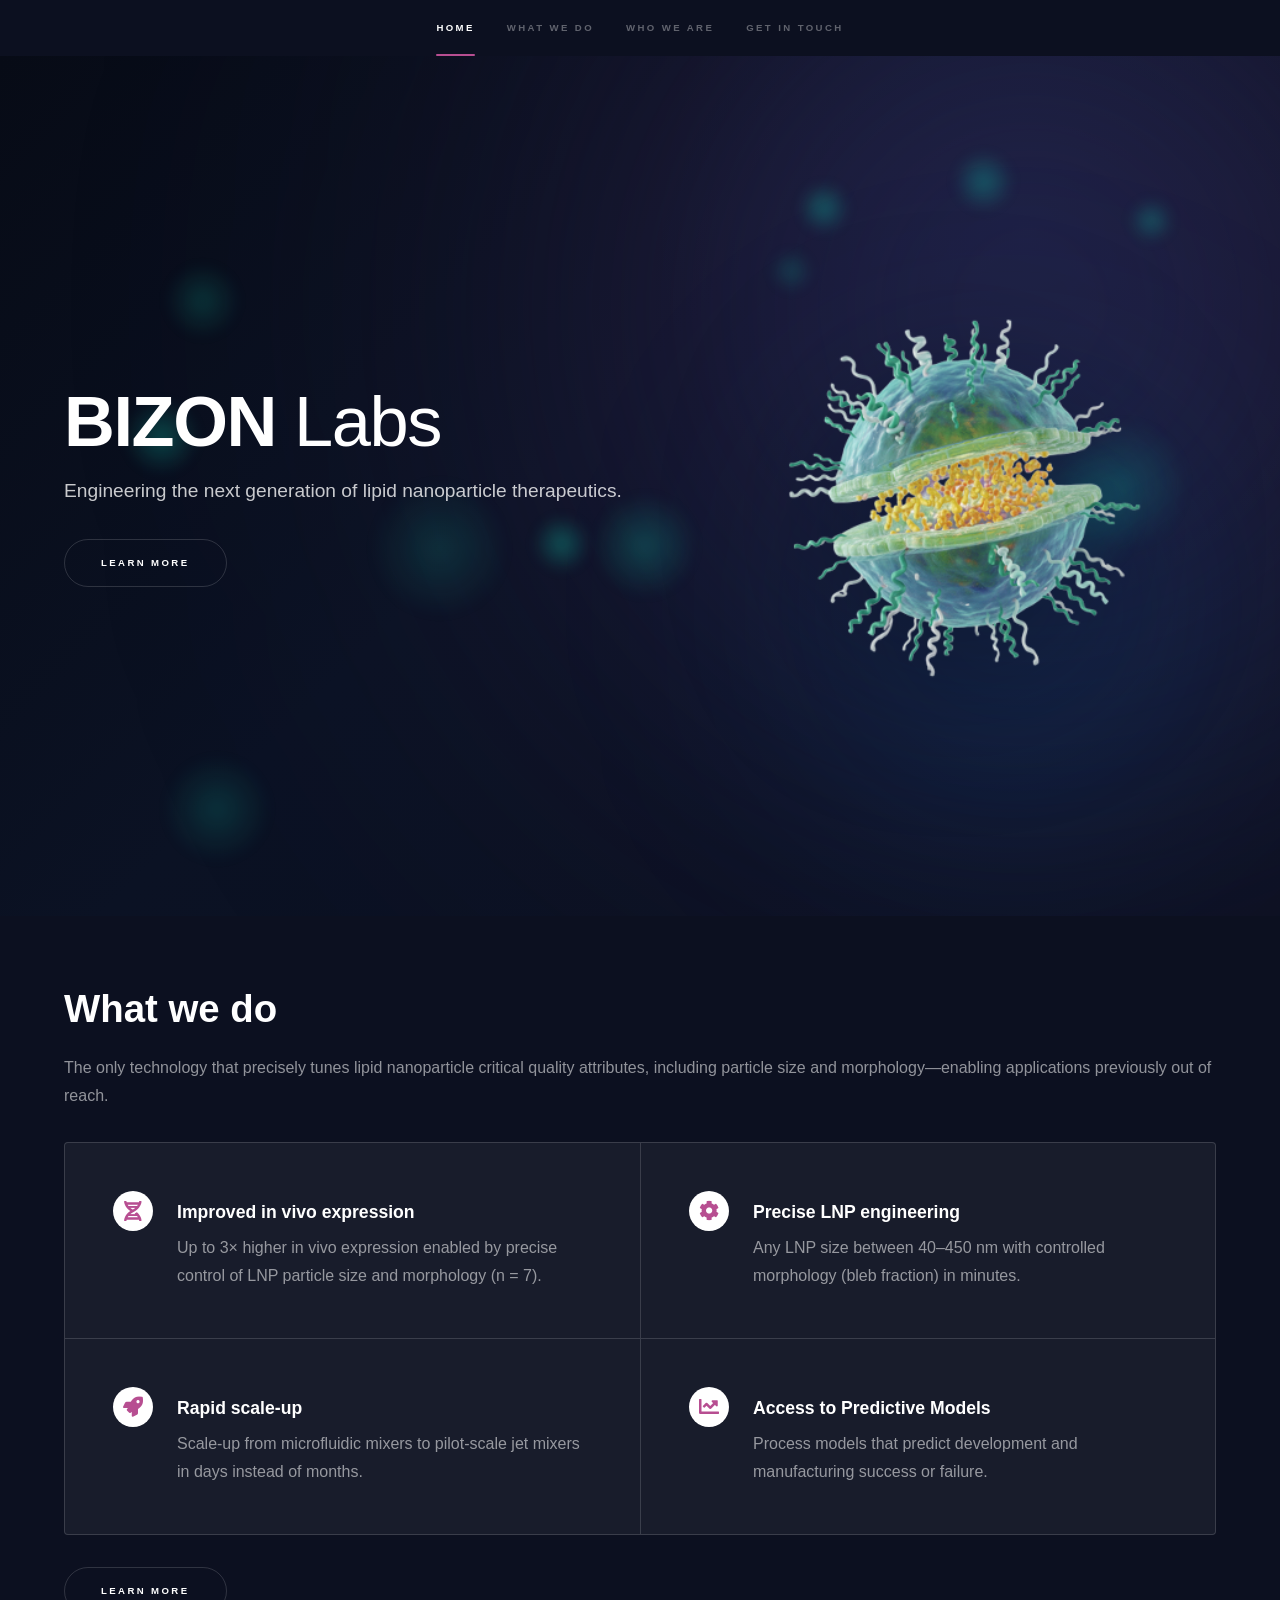
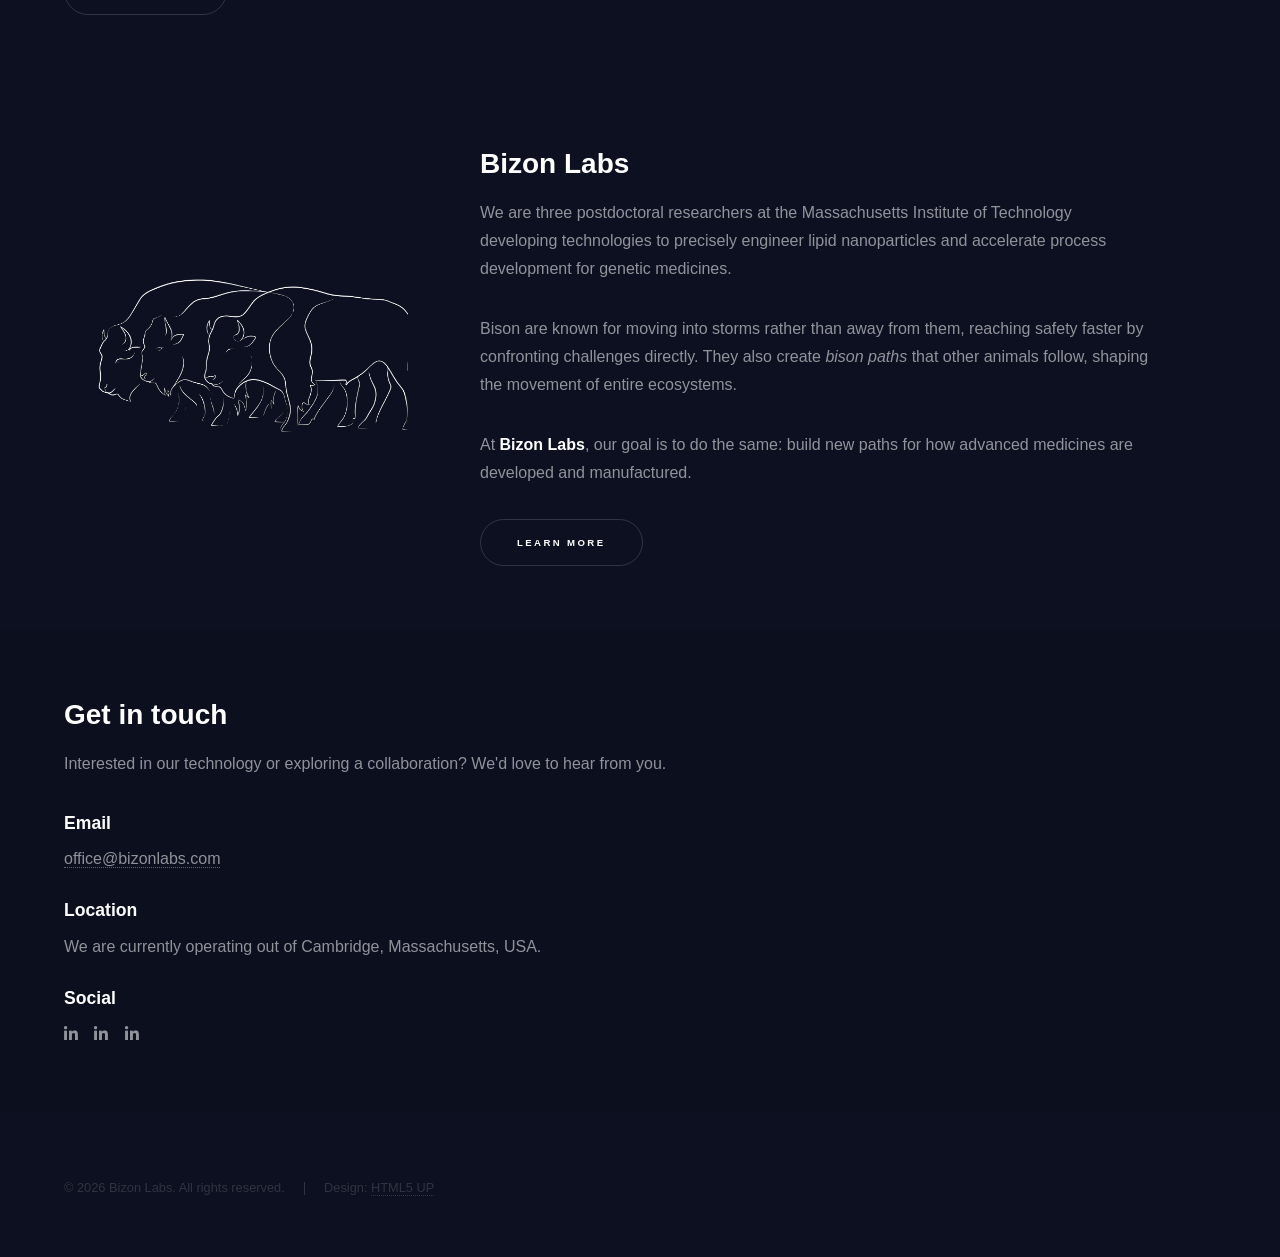
==== commit 367d96a1: "remove LNPs background from mobile app" ====
--- a/index.html
+++ b/index.html
@@ -226,13 +226,14 @@
     requestAnimationFrame(draw);
 }
 
-window.addEventListener('resize', () => { resize(); initLNPs(12); });
-window.addEventListener('load', () => {
-    resize();
-    console.log('Canvas size:', W, H);
-    initLNPs(12);
-    draw();
-});
+if (window.innerWidth > 768) {
+    window.addEventListener('resize', () => { resize(); initLNPs(12); });
+    window.addEventListener('load', () => {
+        resize();
+        initLNPs(12);
+        draw();
+    });
+}
 </script>
 
 
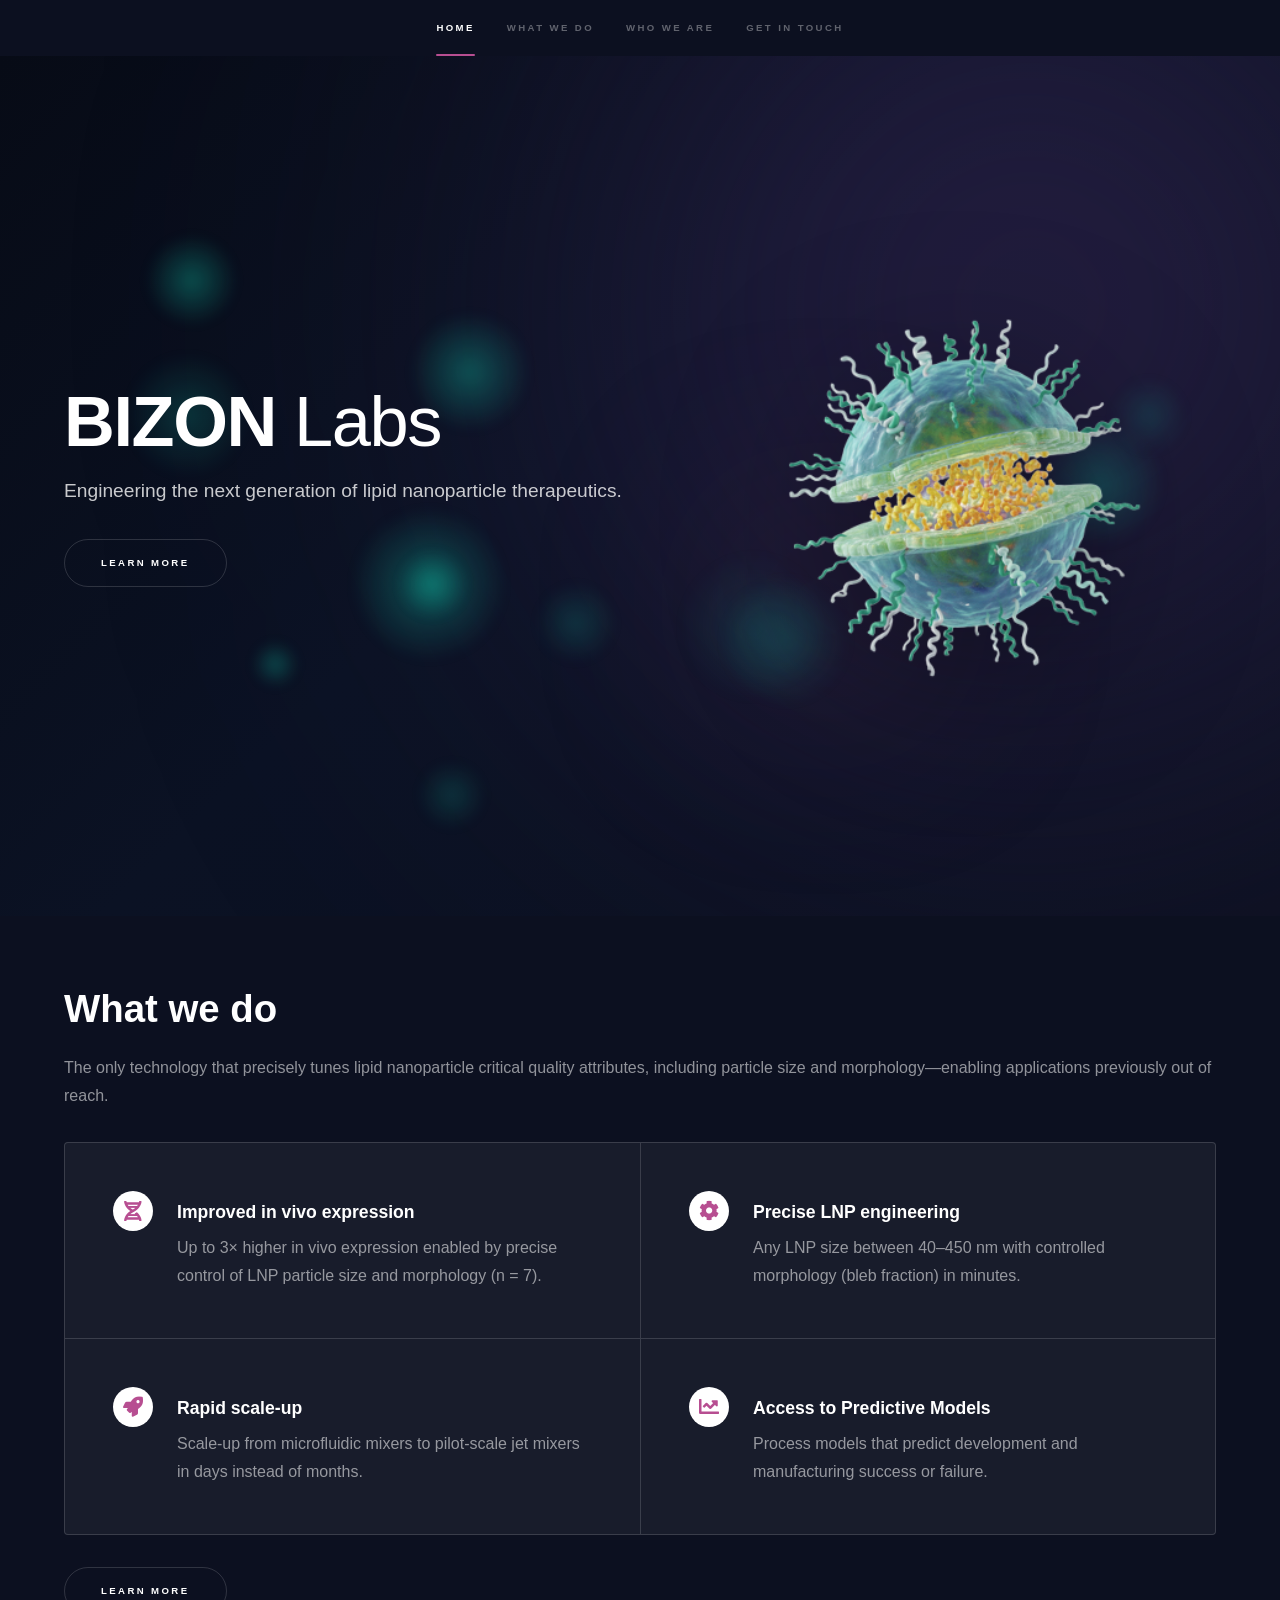
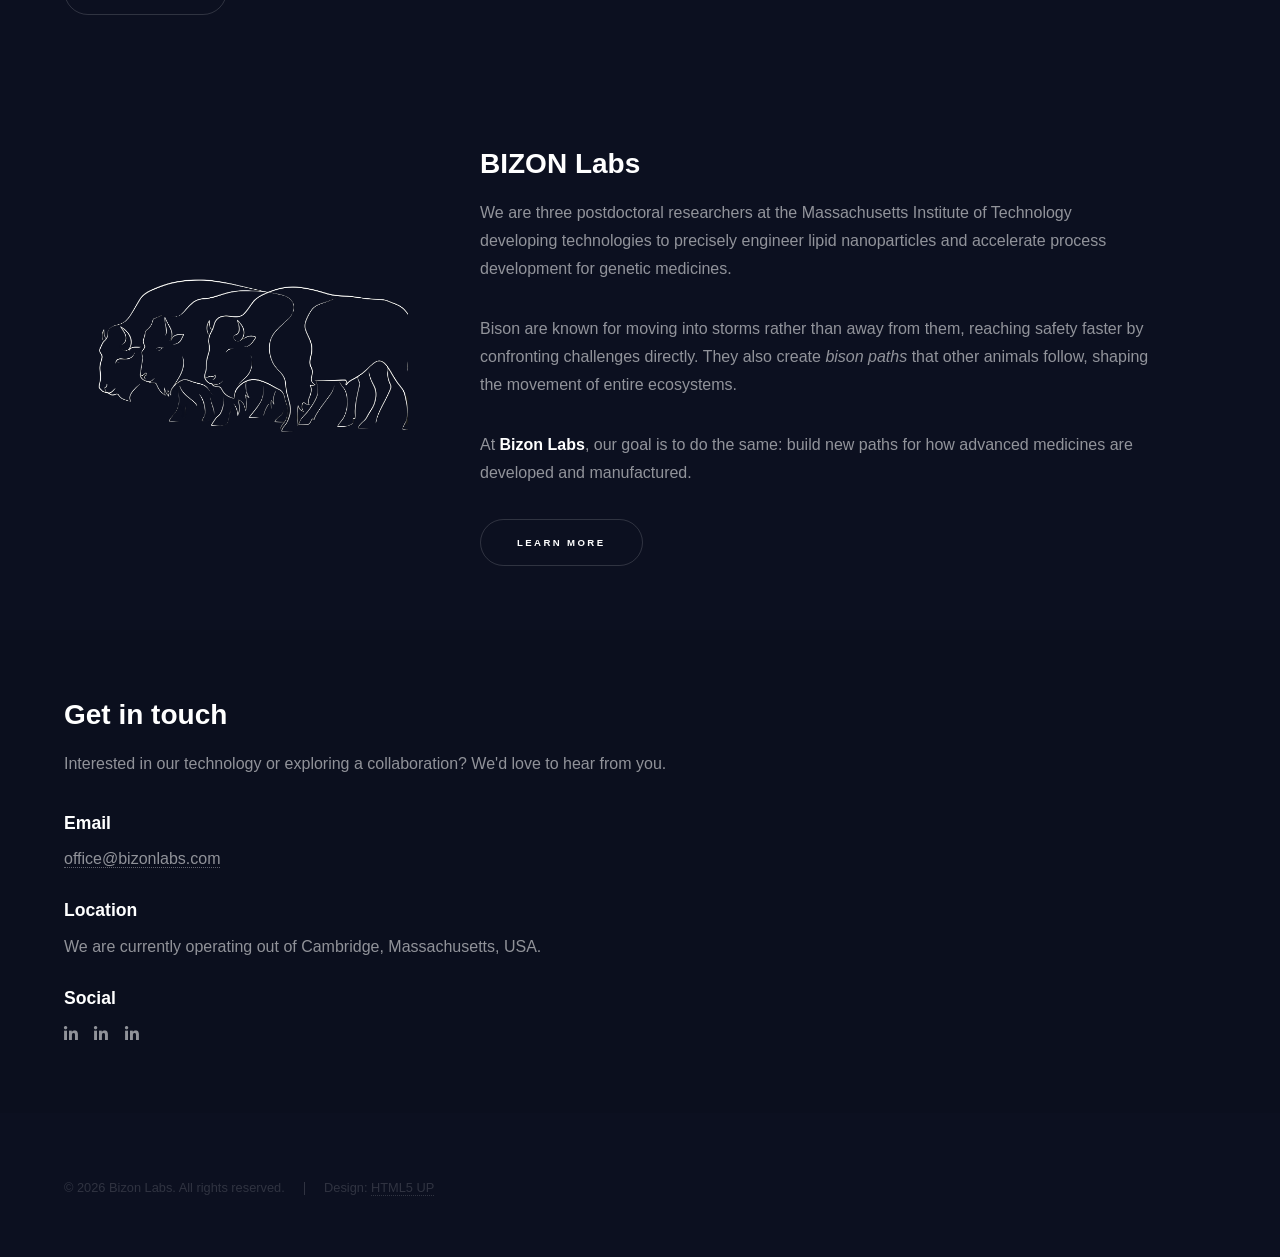
==== commit cac584ea: "added team cards" ====
--- a/index.html
+++ b/index.html
@@ -92,7 +92,7 @@
 							<a href="#" class="image"><img src="images/pic_bisons.png" alt="" data-position="center center" /></a>
 							<div class="content">
 								<div class="inner">
-									<h2>Bizon Labs</h2>
+									<h2><span class="brand">BIZON</span> Labs</h2>
 									<p>We are three postdoctoral researchers at the Massachusetts Institute of Technology developing technologies to precisely engineer lipid nanoparticles and accelerate process development for genetic medicines.</p>
 									
 									<p>
@@ -103,7 +103,7 @@
 At <strong>Bizon Labs</strong>, our goal is to do the same: build new paths for how advanced medicines are developed and manufactured.
 </p>
 									<ul class="actions">
-										<li><a href="generic.html" class="button">Learn more</a></li>
+										<li><a href="team.html" class="button">Learn more</a></li>
 									</ul>
 								</div>
 							</div>
--- a/assets/css/main.css
+++ b/assets/css/main.css
@@ -3898,7 +3898,7 @@
 #intro {
     background-attachment: fixed;
     background:
-        radial-gradient(circle at 80% 20%, rgba(0,140,255,0.10), transparent 30%),
+        radial-gradient(circle at 80% 20%, rgba(0,140,255,0.0), transparent 30%),
         linear-gradient(135deg, #070b16 0%, #0b1224 45%, #0C1020 100%);
     position: relative;
     overflow: hidden;
@@ -3993,15 +3993,15 @@
 	width: 520px;
 	height: auto;
 	display: block;
-	filter: drop-shadow(0 30px 80px rgba(0,0,0,0.4));
+	filter: drop-shadow(0 30px 80px rgba(0,0,0,0.2));
 	animation: float 6s ease-in-out infinite;
 }
 #intro .hero-visual::before {
 	content: "";
 	position: absolute;
-	width: 600px;
+	width: 230px;
 	height: 600px;
-	background: radial-gradient(circle, rgba(0,140,255,0.25), transparent 65%);
+	background: radial-gradient(circle, #b74e91, transparent 20%);
 	filter: blur(120px);
 	z-index: 0;
 	animation: glowPulse 8s ease-in-out infinite;
@@ -4124,4 +4124,144 @@
 
 #two {
     border-top: none;
+}
+
+
+/* Team page */
+
+.team-grid {
+	display: grid;
+	gap: 2rem;
+}
+
+.team-card {
+	display: flex;
+	flex-direction: row-reverse;
+	align-items: center;
+	justify-content: space-between;
+	gap: 2.5rem;
+	padding: 2.25rem;
+	border: 1px solid rgba(255,255,255,0.08);
+	border-radius: 20px;
+	background: rgba(255,255,255,0.03);
+	box-shadow: 0 24px 70px rgba(0,0,0,0.22);
+	transition: transform 0.25s ease, border-color 0.25s ease, box-shadow 0.25s ease, background 0.25s ease;
+}
+
+.team-card:hover {
+	transform: translateY(-6px);
+	border-color: rgba(255,255,255,0.16);
+	background: rgba(255,255,255,0.045);
+	box-shadow: 0 34px 90px rgba(0,0,0,0.3);
+}
+
+.team-photo {
+	position: relative;
+	flex: 0 0 190px;
+	display: flex;
+	justify-content: center;
+	align-items: center;
+}
+
+.team-photo::before {
+	content: "";
+	position: absolute;
+	width: 230px;
+	height: 230px;
+	border-radius: 50%;
+	background: radial-gradient(circle, rgba(120,160,255,0.30) 0%, rgba(120,160,255,0.14) 42%, transparent 72%);
+	filter: blur(22px);
+	z-index: 1;
+	opacity: 0.9;
+	transition: transform 0.3s ease, opacity 0.3s ease;
+}
+
+.team-photo img {
+	width: 178px;
+	height: 178px;
+	object-fit: cover;
+	border-radius: 50%;
+	display: block;
+	position: relative;
+	z-index: 2;
+	border: 3px solid rgba(255,255,255,0.10);
+	box-shadow: 0 18px 50px rgba(0,0,0,0.32);
+	transition: transform 0.3s ease, box-shadow 0.3s ease;
+}
+
+.team-card:hover .team-photo::before {
+	transform: scale(1.08);
+	opacity: 1;
+}
+
+.team-card:hover .team-photo img {
+	transform: scale(1.06);
+	box-shadow: 0 24px 65px rgba(0,0,0,0.4);
+}
+
+.team-info {
+	flex: 1;
+}
+
+.team-info h2 {
+	margin-bottom: 0.35rem;
+	font-size: 1.6rem;
+}
+
+.team-role {
+	font-size: 0.72rem;
+	letter-spacing: 0.2em;
+	text-transform: uppercase;
+	color: rgba(255,255,255,0.45);
+	margin-bottom: 1rem;
+}
+
+.team-tags {
+	display: flex;
+	flex-wrap: wrap;
+	gap: 0.5rem;
+	margin: 1.25rem 0 1.75rem 0;
+}
+
+.team-tags span {
+	font-size: 0.62rem;
+	letter-spacing: 0.1em;
+	text-transform: uppercase;
+	border: solid 1px rgba(255,255,255,0.15);
+	border-radius: 3em;
+	padding: 0.45em 1.1em;
+	color: rgba(255,255,255,0.58);
+}
+
+@media screen and (max-width: 980px) {
+	.team-card {
+		flex-direction: column;
+		align-items: flex-start;
+		gap: 1.5rem;
+	}
+
+	.team-photo {
+		flex: none;
+	}
+
+	.team-photo img {
+		width: 150px;
+		height: 150px;
+	}
+
+	.team-photo::before {
+		width: 190px;
+		height: 190px;
+	}
+}
+
+@media screen and (max-width: 736px) {
+	.team-card {
+		padding: 1.5rem;
+		gap: 1.25rem;
+	}
+
+	.team-info h2 {
+		font-size: 1.35rem;
+	}
 }
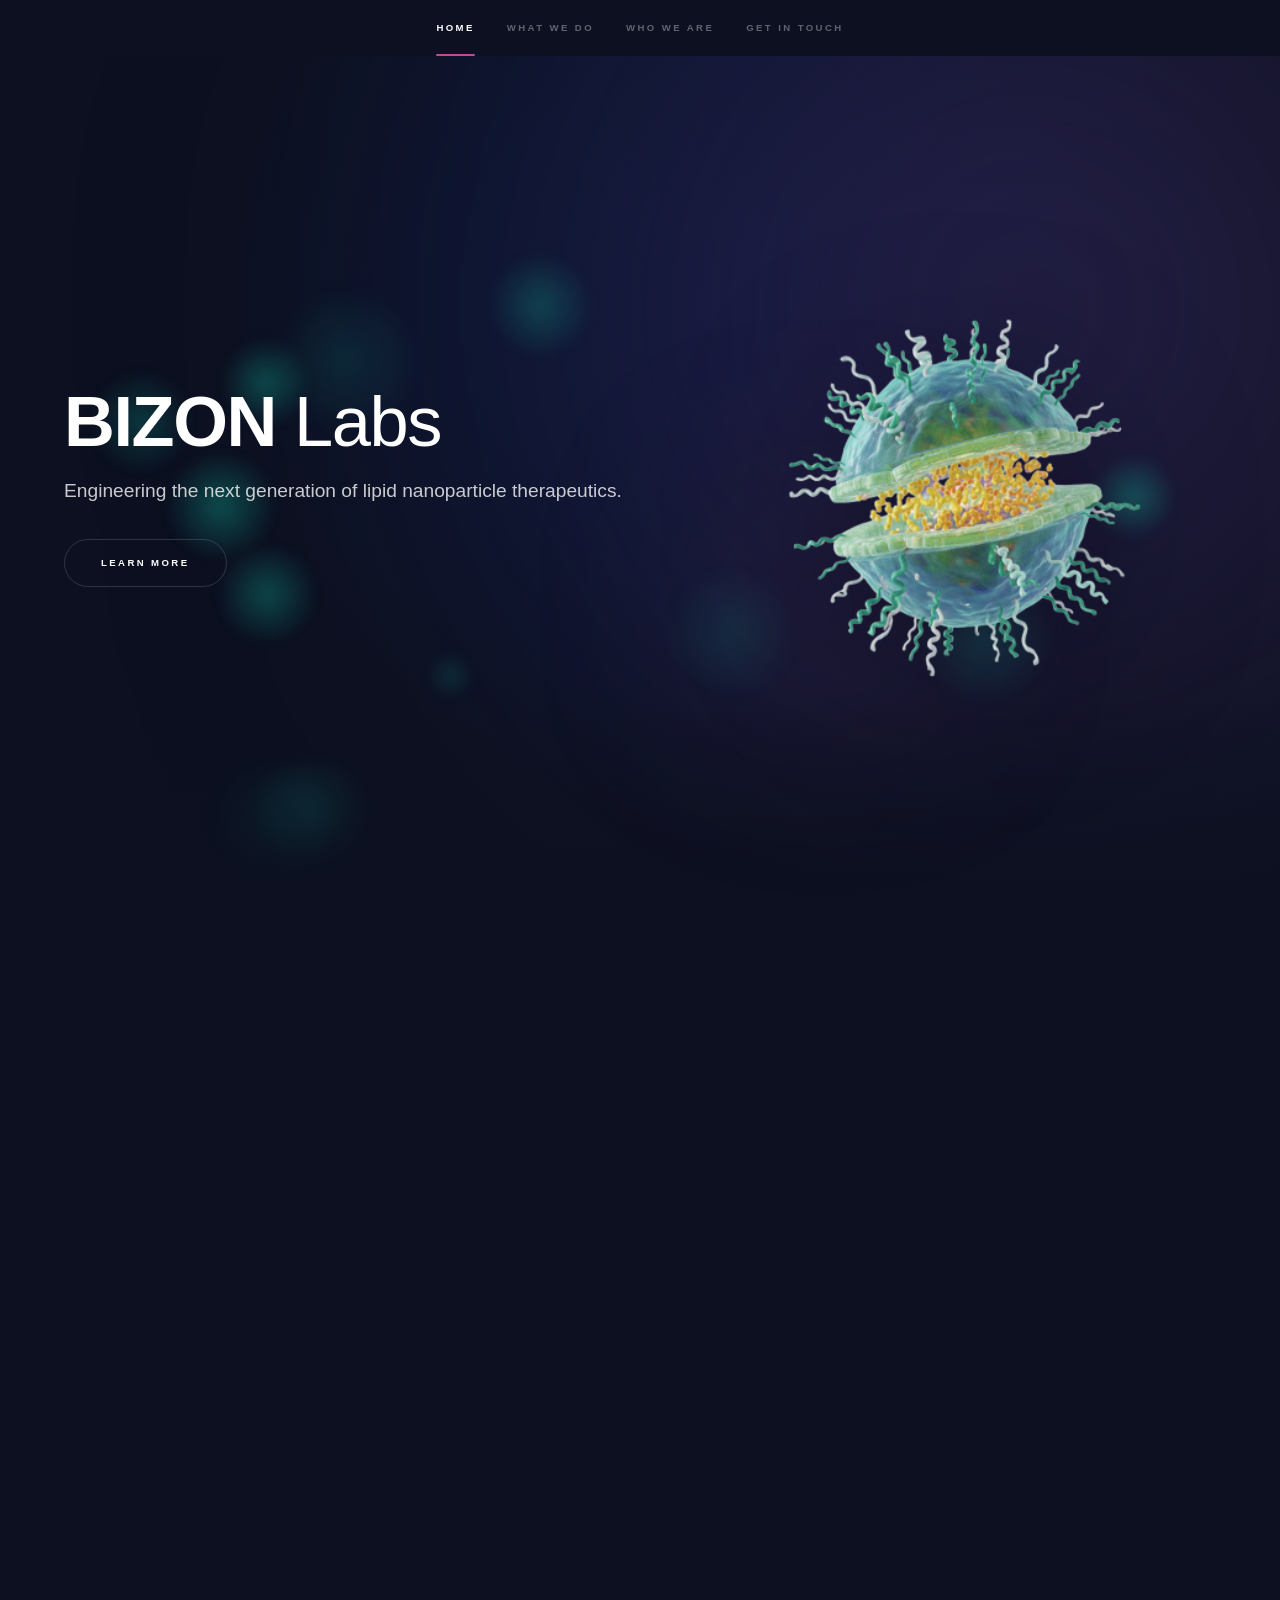
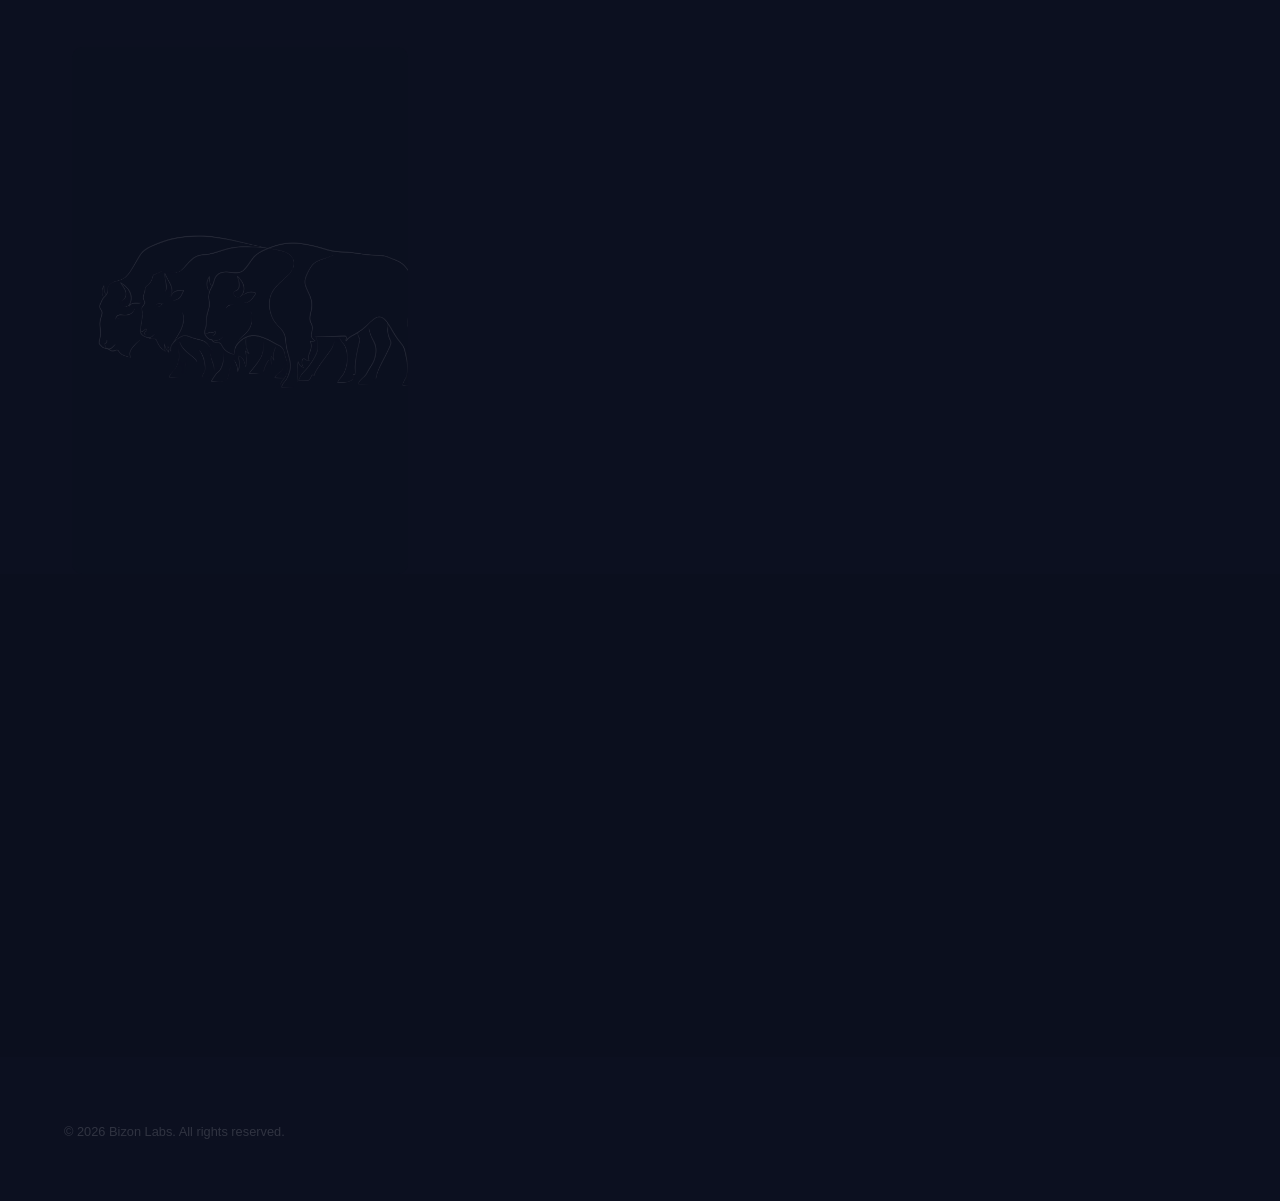
==== commit 7ce9634c: "fix the glow on the homepage" ====
--- a/index.html
+++ b/index.html
@@ -1,9 +1,5 @@
 <!DOCTYPE HTML>
-<!--
-	Hyperspace by HTML5 UP
-	html5up.net | @ajlkn
-	Free for personal and commercial use under the CCA 3.0 license (html5up.net/license)
--->
+
 <html>
 	<head>
 		<title>Bizon Labs</title>
@@ -164,7 +160,7 @@
 			<footer id="footer" class="wrapper style1-alt">
 				<div class="inner">
 					<ul class="menu">
-						<li>&copy; 2026 Bizon Labs. All rights reserved.</li><li>Design: <a href="http://html5up.net">HTML5 UP</a></li>
+						<li>&copy; 2026 Bizon Labs. All rights reserved.</li><li></a></li>
 					</ul>
 				</div>
 			</footer>
@@ -240,3 +236,4 @@
 
 	</body>
 </html>
+
--- a/assets/css/main.css
+++ b/assets/css/main.css
@@ -3898,11 +3898,13 @@
 #intro {
     background-attachment: fixed;
     background:
-        radial-gradient(circle at 80% 20%, rgba(0,140,255,0.0), transparent 30%),
-        linear-gradient(135deg, #070b16 0%, #0b1224 45%, #0C1020 100%);
+        radial-gradient(circle at 60% 28%, #0b1638 0%, #0a142e 28%, #0C1020 55%),
+        #0C1020;
     position: relative;
     overflow: hidden;
 }
+
+
 	#intro canvas {
     position: absolute;
     top: 0;
@@ -3927,6 +3929,22 @@
 	pointer-events: none;
 }
 
+	#intro::after {
+		content: "";
+		position: absolute;
+		left: 0;
+		right: 0;
+		bottom: -1px;
+		height: 220px;
+
+		background: linear-gradient(
+			to bottom,
+			rgba(12,16,32,0) 0%,
+			#0C1020 100%
+		);
+
+		pointer-events: none;
+	}
 	#intro h1 {
 		font-size: 4.4rem;
 		line-height: 1.05;
@@ -3939,6 +3957,7 @@
 	font-weight: 800;
 	letter-spacing: -0.02em;
 }
+
 
 	#intro .inner {
 	position: relative;
@@ -4126,6 +4145,14 @@
     border-top: none;
 }
 
+
+#one .actions {
+	margin-bottom: 0;
+}
+
+#two .content {
+	padding-top: 2.5rem;
+}
 
 /* Team page */
 
@@ -4264,4 +4291,42 @@
 	.team-info h2 {
 		font-size: 1.35rem;
 	}
+}
+.story-text {
+	max-width: 760px;
+}
+
+.story-text {
+	max-width: 760px;
+}
+
+.story-text .lead {
+	font-size: 1.2rem;
+	color: rgba(255,255,255,0.75);
+	margin-bottom: 1.5rem;
+}
+
+#story .inner,
+#team .inner,
+#location .inner {
+	padding-left: 7em;
+}
+
+.section-copy {
+	max-width: 900px;
+	margin: 0 auto;
+}
+
+.section-copy h2 {
+	margin-bottom: 0.75rem;
+}
+
+.section-copy .lead {
+	font-size: 1.15rem;
+	color: rgba(255,255,255,0.78);
+	margin-bottom: 1.5rem;
+}
+
+#team .team-grid {
+	margin-top: 2rem;
 }
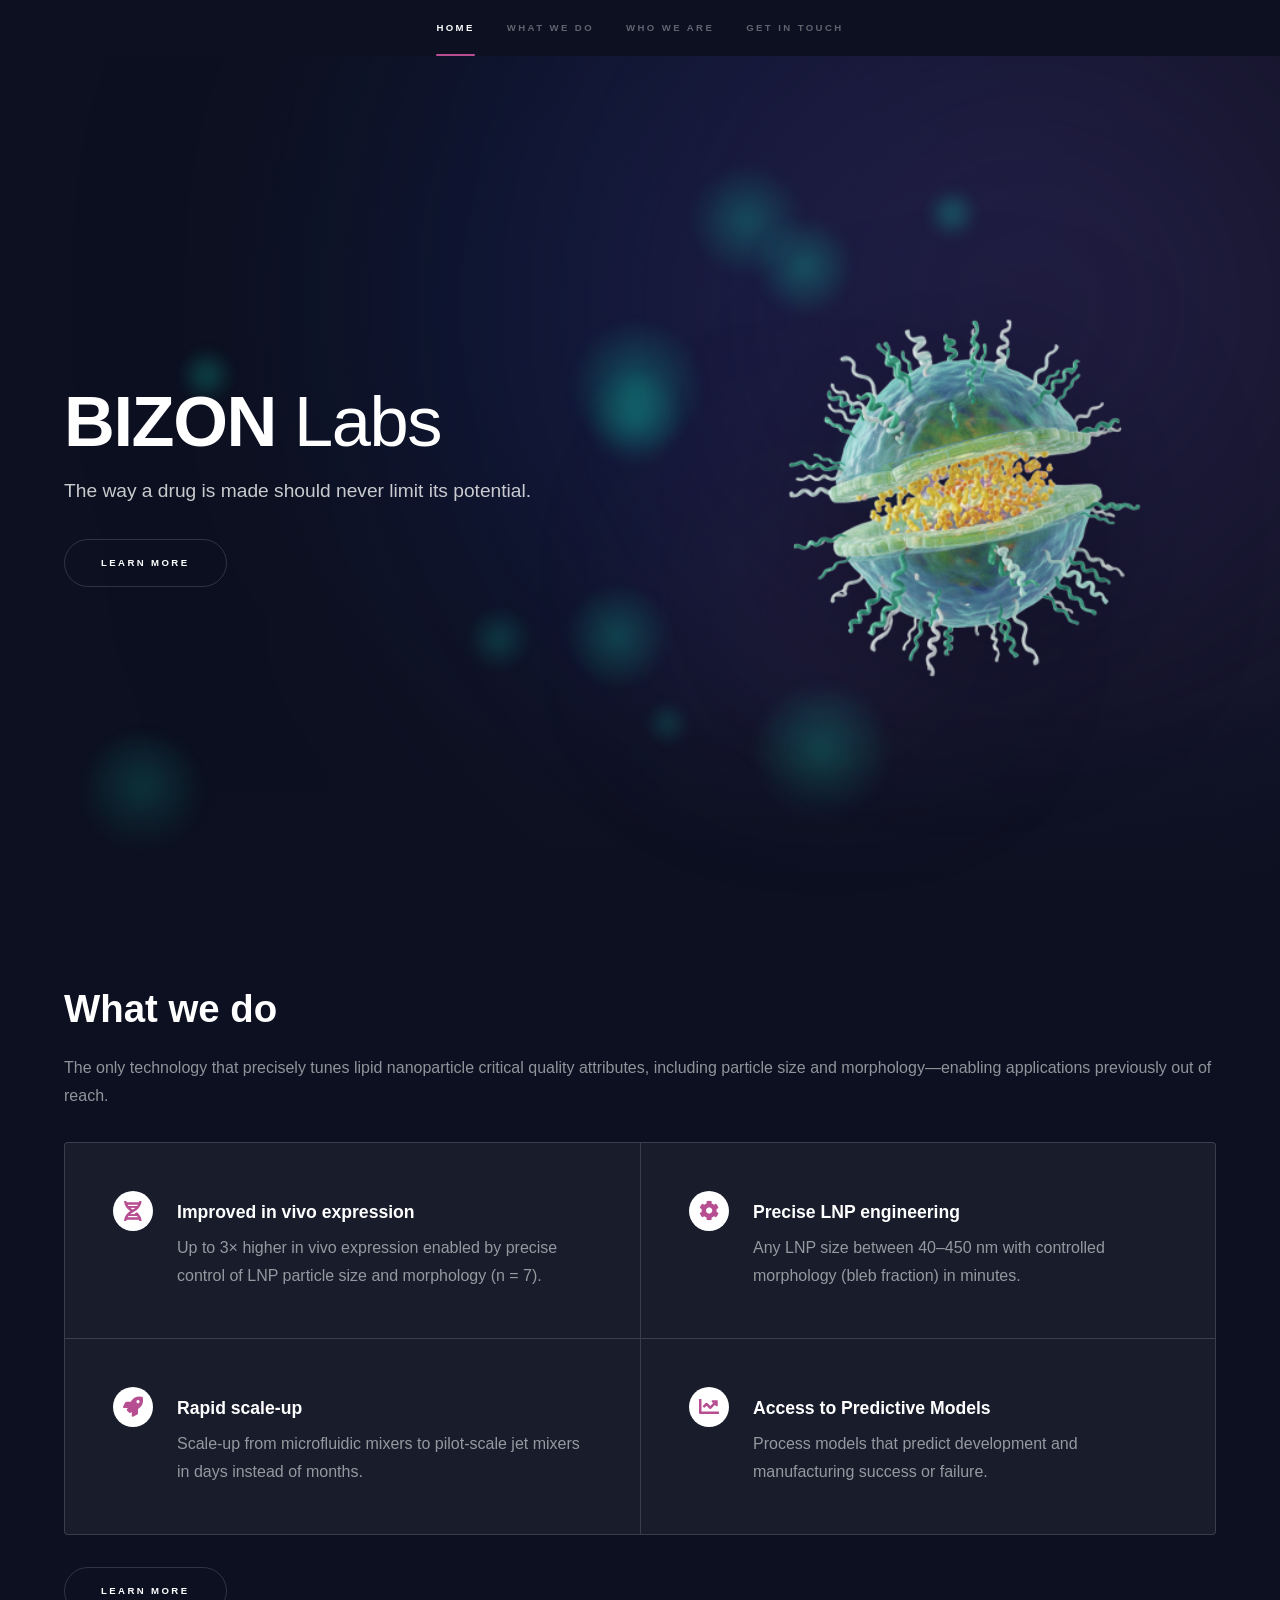
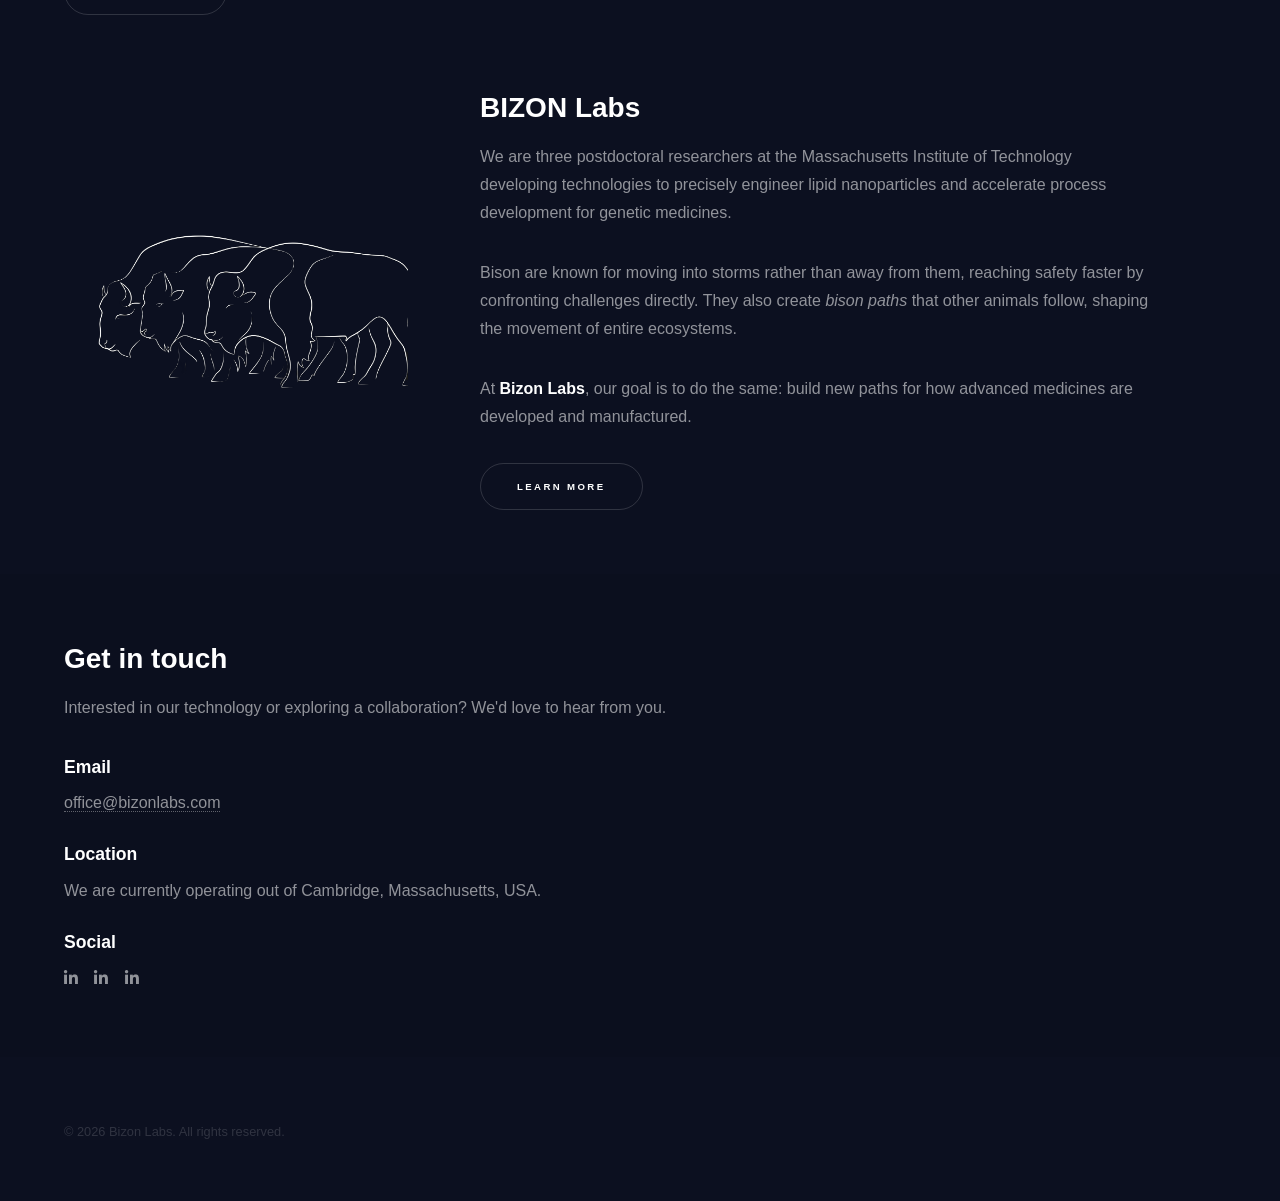
==== commit 02dea338: "changed statement" ====
--- a/index.html
+++ b/index.html
@@ -37,7 +37,7 @@
 
 						<div class="hero-copy">
 							<h1><span class="brand">BIZON</span> Labs</h1>
-							<p>Engineering the next generation of lipid nanoparticle therapeutics.</p>
+							<p>The way a drug is made should never limit its potential.</p>
 							<ul class="actions">
 								<li><a href="#one" class="button scrolly">Learn more</a></li>
 							</ul>
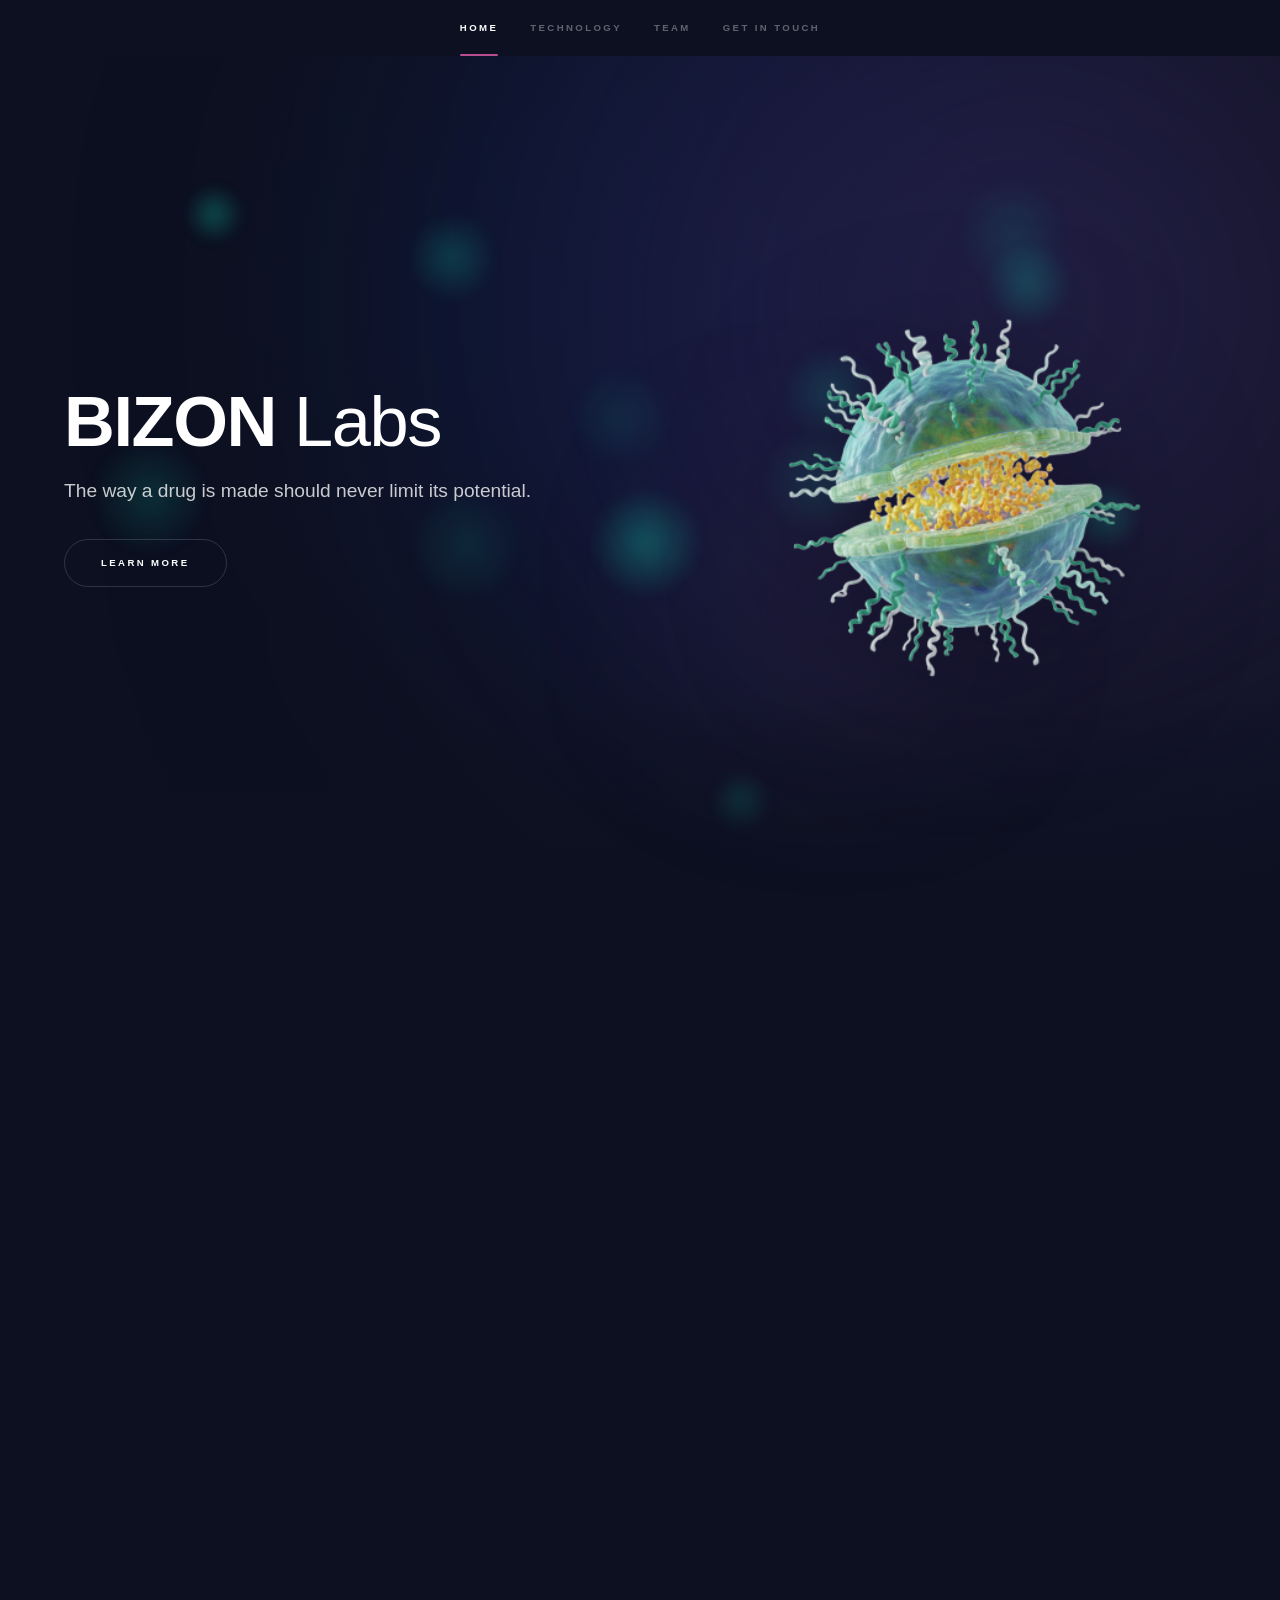
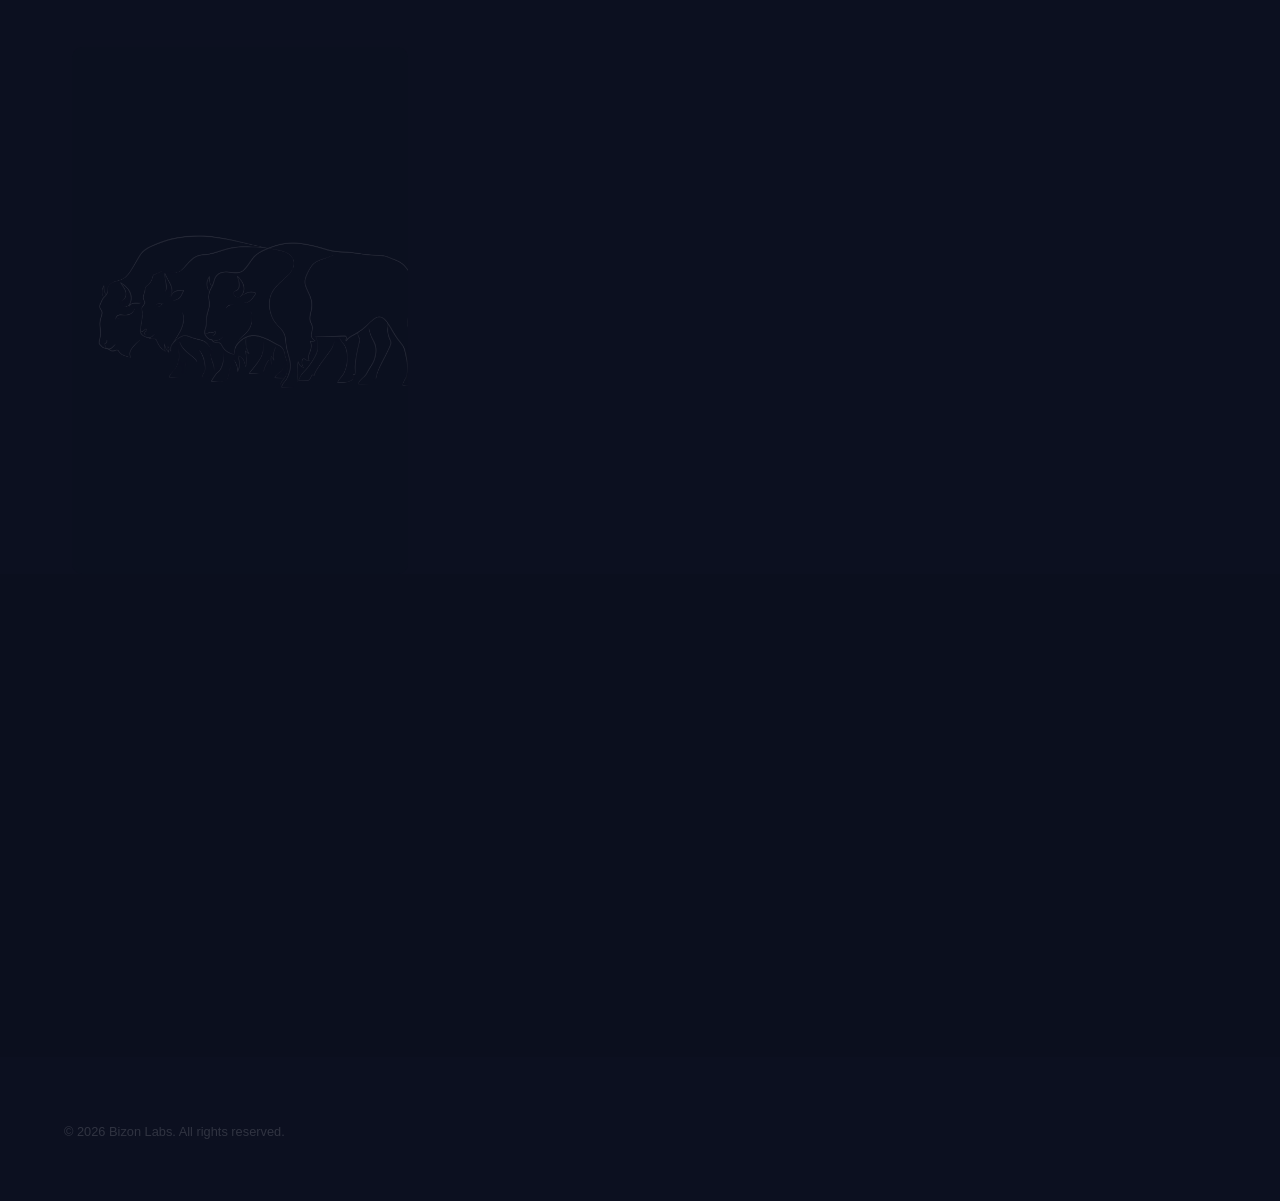
==== commit 53fcdd75: "change the homepage" ====
--- a/index.html
+++ b/index.html
@@ -17,8 +17,8 @@
 					<nav>
 						<ul>
 							<li><a href="#intro">Home</a></li>
-							<li><a href="#one">What we do</a></li>
-							<li><a href="#two">Who we are</a></li>
+							<li><a href="#one">Technology</a></li>
+							<li><a href="#two">Team</a></li>
 							<li><a href="#three">Get in touch</a></li>
 						</ul>
 					</nav>
@@ -53,8 +53,8 @@
 					<!-- Two -->
 					<section id="one" class="wrapper style3 fade-up">
 						<div class="inner">
-							<h2>What we do</h2>
-							<p>The only technology that precisely tunes lipid nanoparticle critical quality attributes, including particle size and morphology—enabling applications previously out of reach.</p>
+							<h2>Technology</h2>
+							<p>Bizon Labs developed the only technology that precisely tunes lipid nanoparticle critical quality attributes, including particle size and morphology—enabling applications previously out of reach.</p>
 							<div class="features">
 								<section>
 									<span class="icon solid major fa-dna"></span>
@@ -88,7 +88,7 @@
 							<a href="#" class="image"><img src="images/pic_bisons.png" alt="" data-position="center center" /></a>
 							<div class="content">
 								<div class="inner">
-									<h2><span class="brand">BIZON</span> Labs</h2>
+									<h2><span class="brand">Bizon</span> Labs Team</h2>
 									<p>We are three postdoctoral researchers at the Massachusetts Institute of Technology developing technologies to precisely engineer lipid nanoparticles and accelerate process development for genetic medicines.</p>
 									
 									<p>
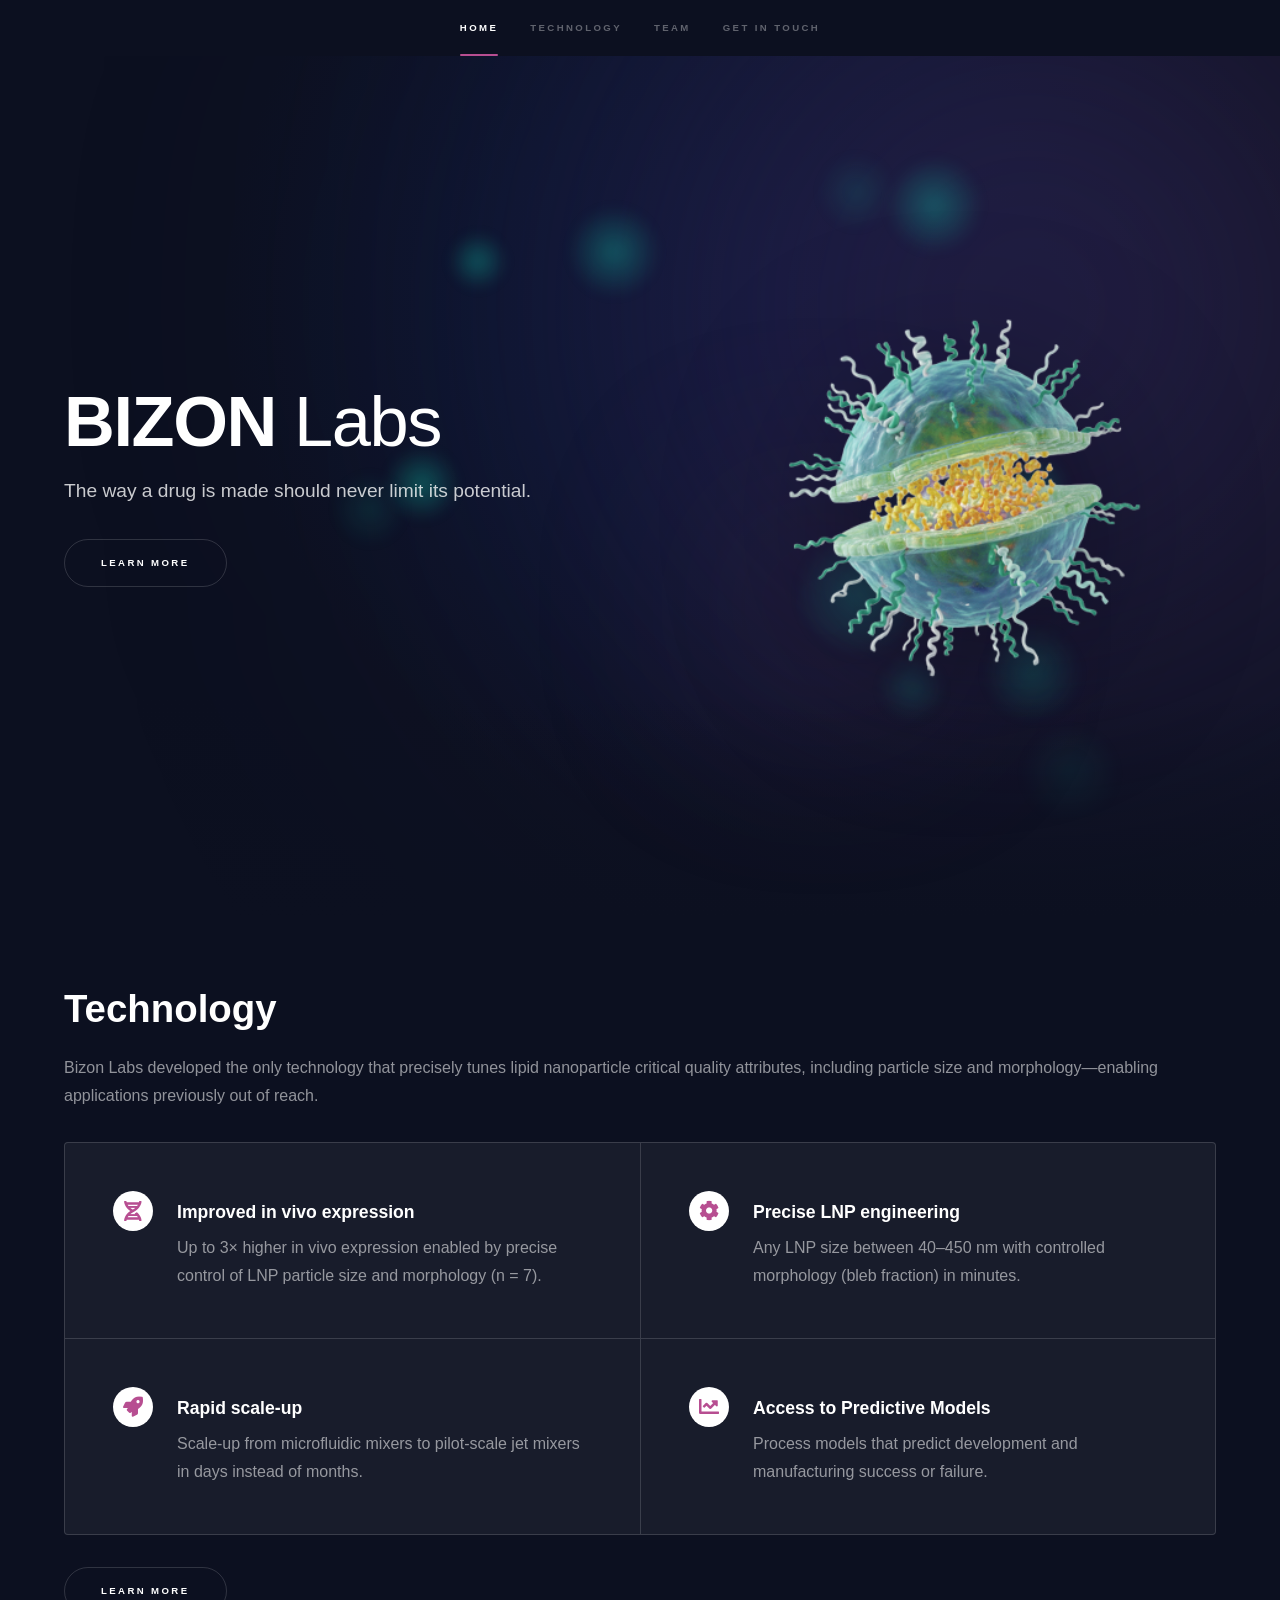
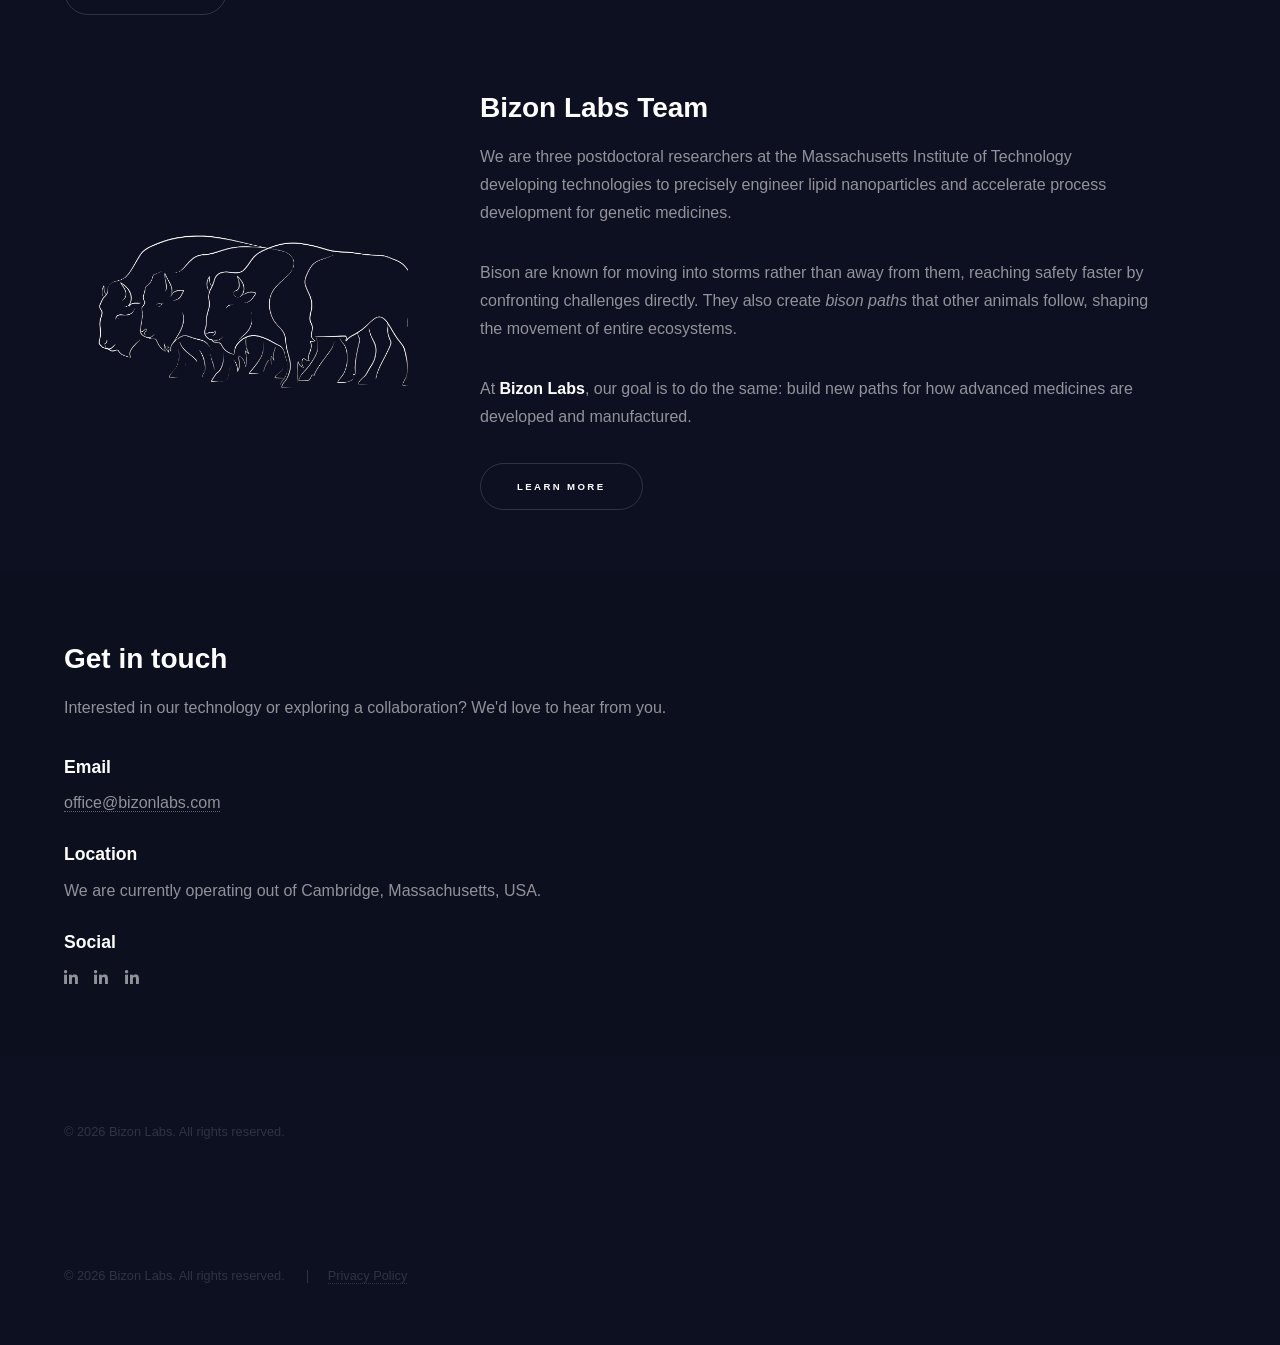
==== commit 13704ed0: "added privacy" ====
--- a/index.html
+++ b/index.html
@@ -233,6 +233,15 @@
 </script>
 
 
+<footer id="footer" class="wrapper style1-alt">
+	<div class="inner">
+		<ul class="menu">
+			<li>&copy; 2026 Bizon Labs. All rights reserved.</li>
+            <li><a href="privacy.html">Privacy Policy</a></li>
+		</ul>
+	</div>
+</footer>
+
 
 	</body>
 </html>
--- a/assets/css/main.css
+++ b/assets/css/main.css
@@ -4260,6 +4260,44 @@
 	color: rgba(255,255,255,0.58);
 }
 
+.team-content {
+	display: grid;
+	grid-template-columns: 1fr 220px;
+	gap: 2rem;
+	align-items: start;
+	margin-top: 1.5rem;
+}
+
+.team-expertise ul {
+	list-style: none;
+	padding: 0;
+	margin: 0;
+}
+
+.team-expertise {
+	margin-top: -7rem;
+	margin-left: -8rem;
+}
+
+.team-expertise li {
+	font-size: 1rem;
+	line-height: 1.5;
+	margin-bottom: 0.45rem;
+	opacity: 0.9;
+	position: relative;
+	padding-left: 1.1rem;
+}
+
+.team-expertise li::before {
+	content: "•";
+	position: absolute;
+	left: 0;
+	top: -0.4rem;
+	color: #0ecfb0;
+	font-size: 1.5rem;
+	line-height: 1.5;
+}
+
 @media screen and (max-width: 980px) {
 	.team-card {
 		flex-direction: column;
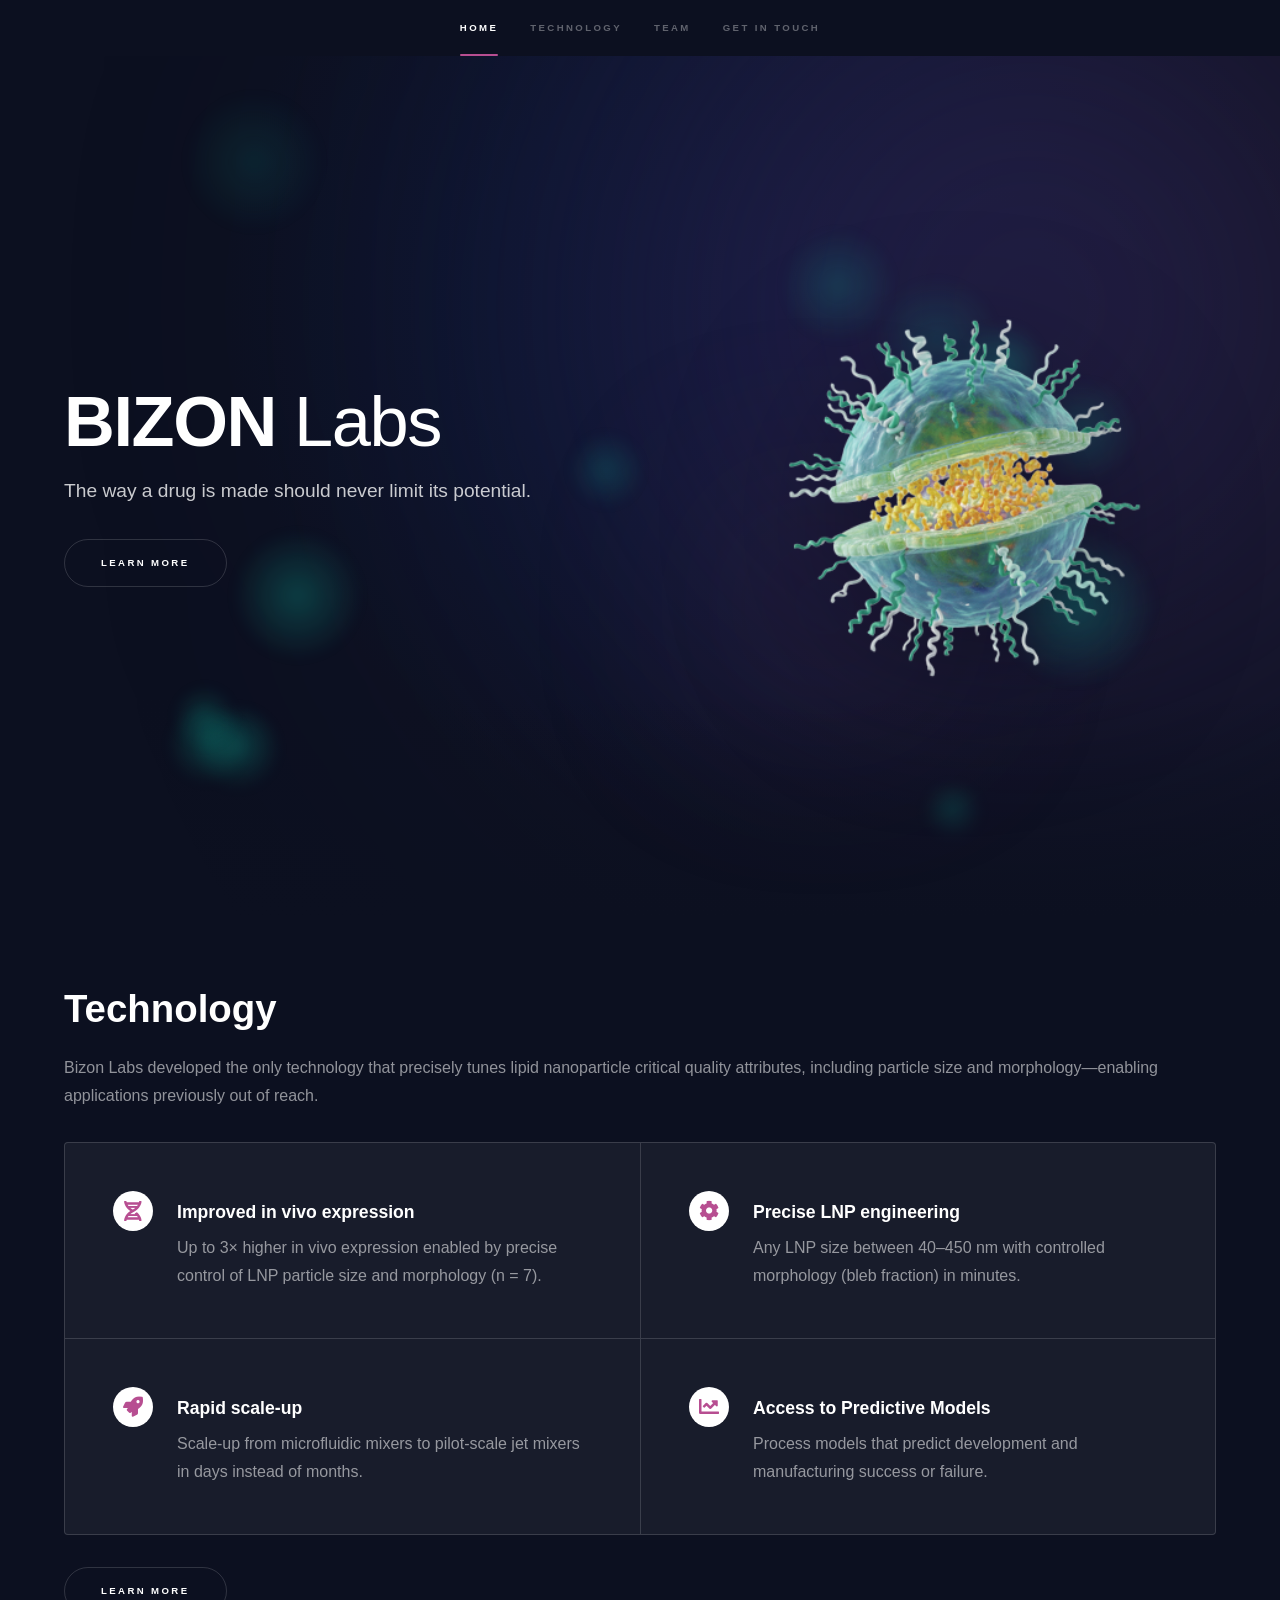
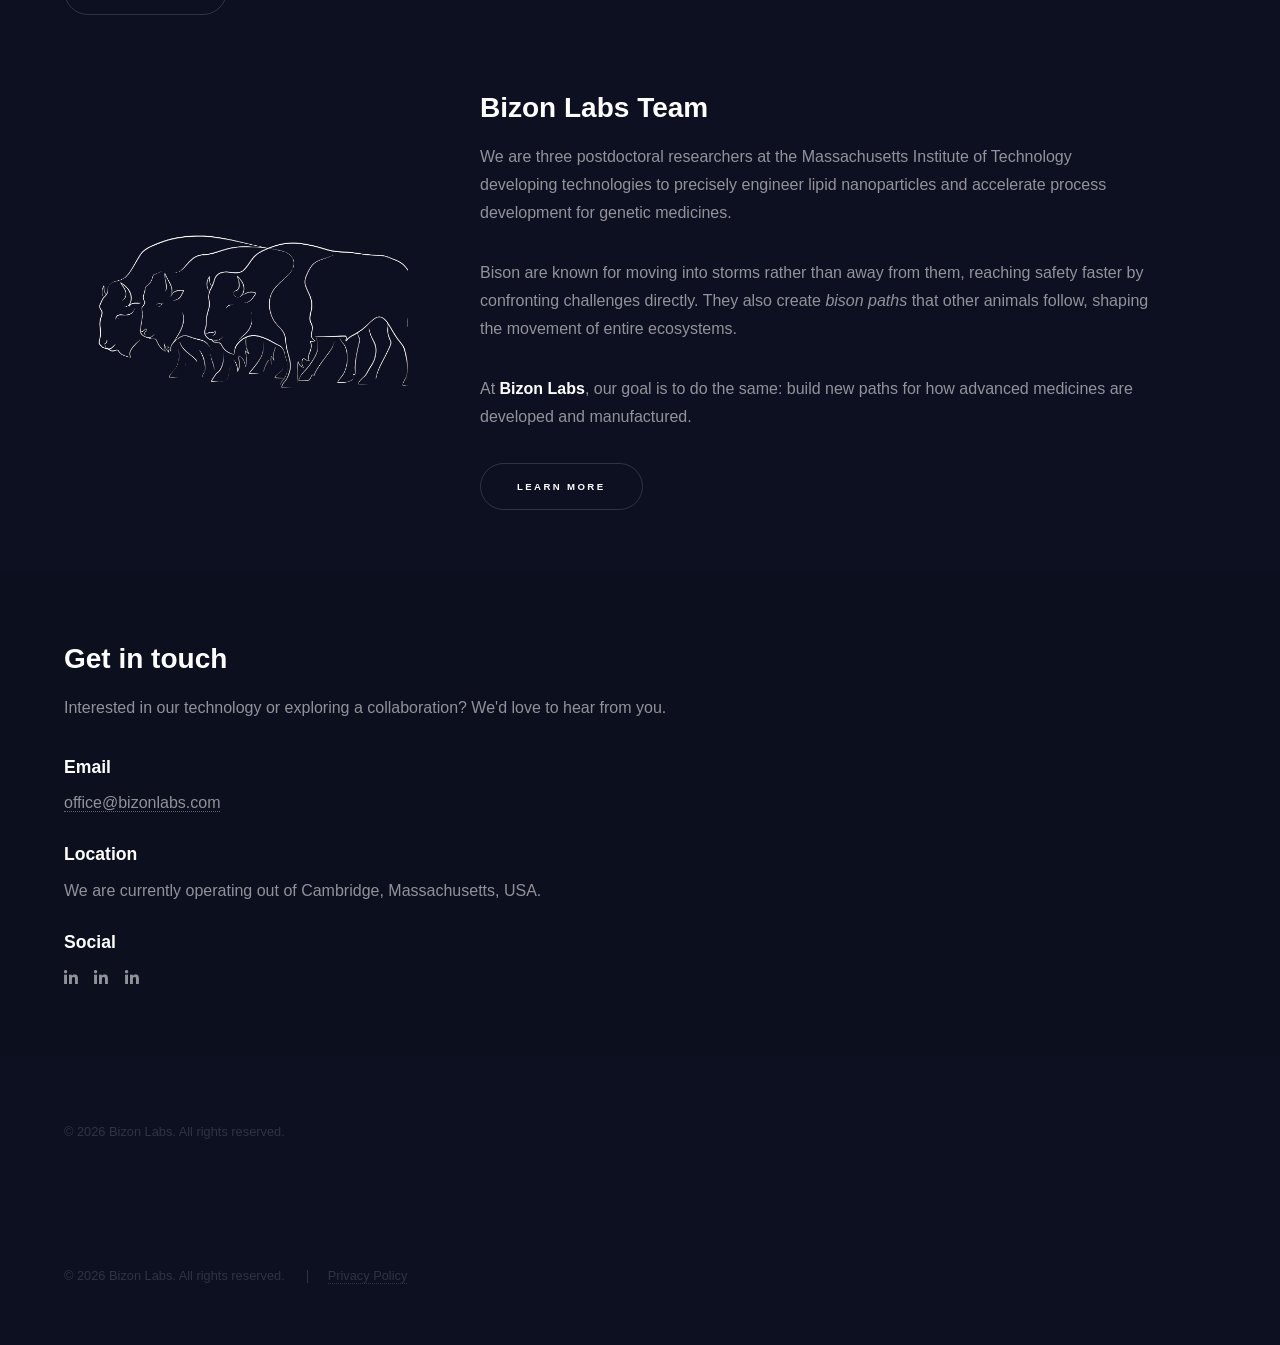
==== commit 3215ada4: "removed linkedin" ====
--- a/index.html
+++ b/index.html
@@ -143,9 +143,9 @@
         <li>
             <h3>Social</h3>
             <ul class="icons">
-               <li><a href="https://www.linkedin.com/in/sagmeisterpeter/" class="icon brands fa-linkedin-in"><span class="label">LinkedIn</span></a></li>
-			   <li><a href="https://www.linkedin.com/in/cedric-devos-843551148/" class="icon brands fa-linkedin-in"><span class="label">LinkedIn</span></a></li>
-			   <li><a href="https://www.linkedin.com/in/aniket-udepurkar/" class="icon brands fa-linkedin-in"><span class="label">LinkedIn</span></a></li>
+               <li><a href="" class="icon brands fa-linkedin-in"><span class="label">LinkedIn</span></a></li>
+			   <li><a href="" class="icon brands fa-linkedin-in"><span class="label">LinkedIn</span></a></li>
+			   <li><a href="" class="icon brands fa-linkedin-in"><span class="label">LinkedIn</span></a></li>
 
                 <!-- <li><a href="https://github.com" class="icon brands fa-github"><span class="label">GitHub</span></a></li> -->
             </ul>
